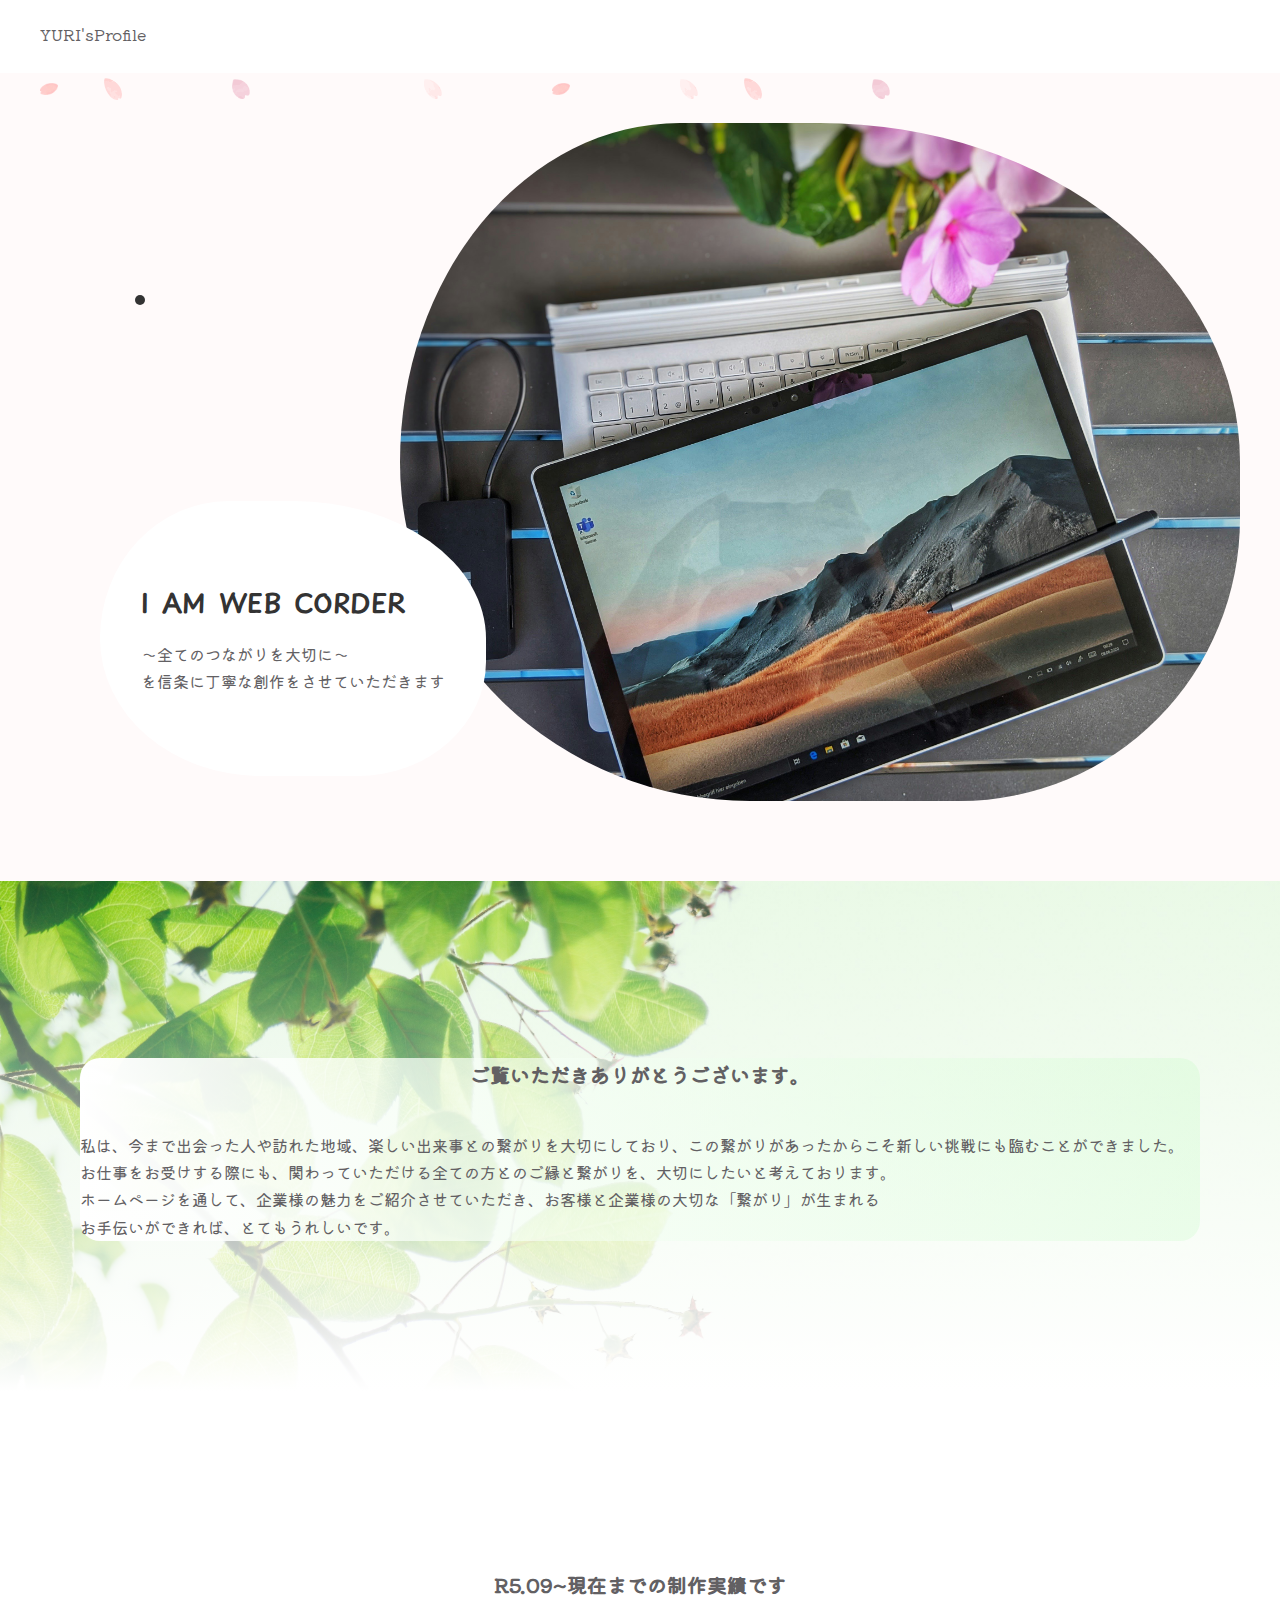
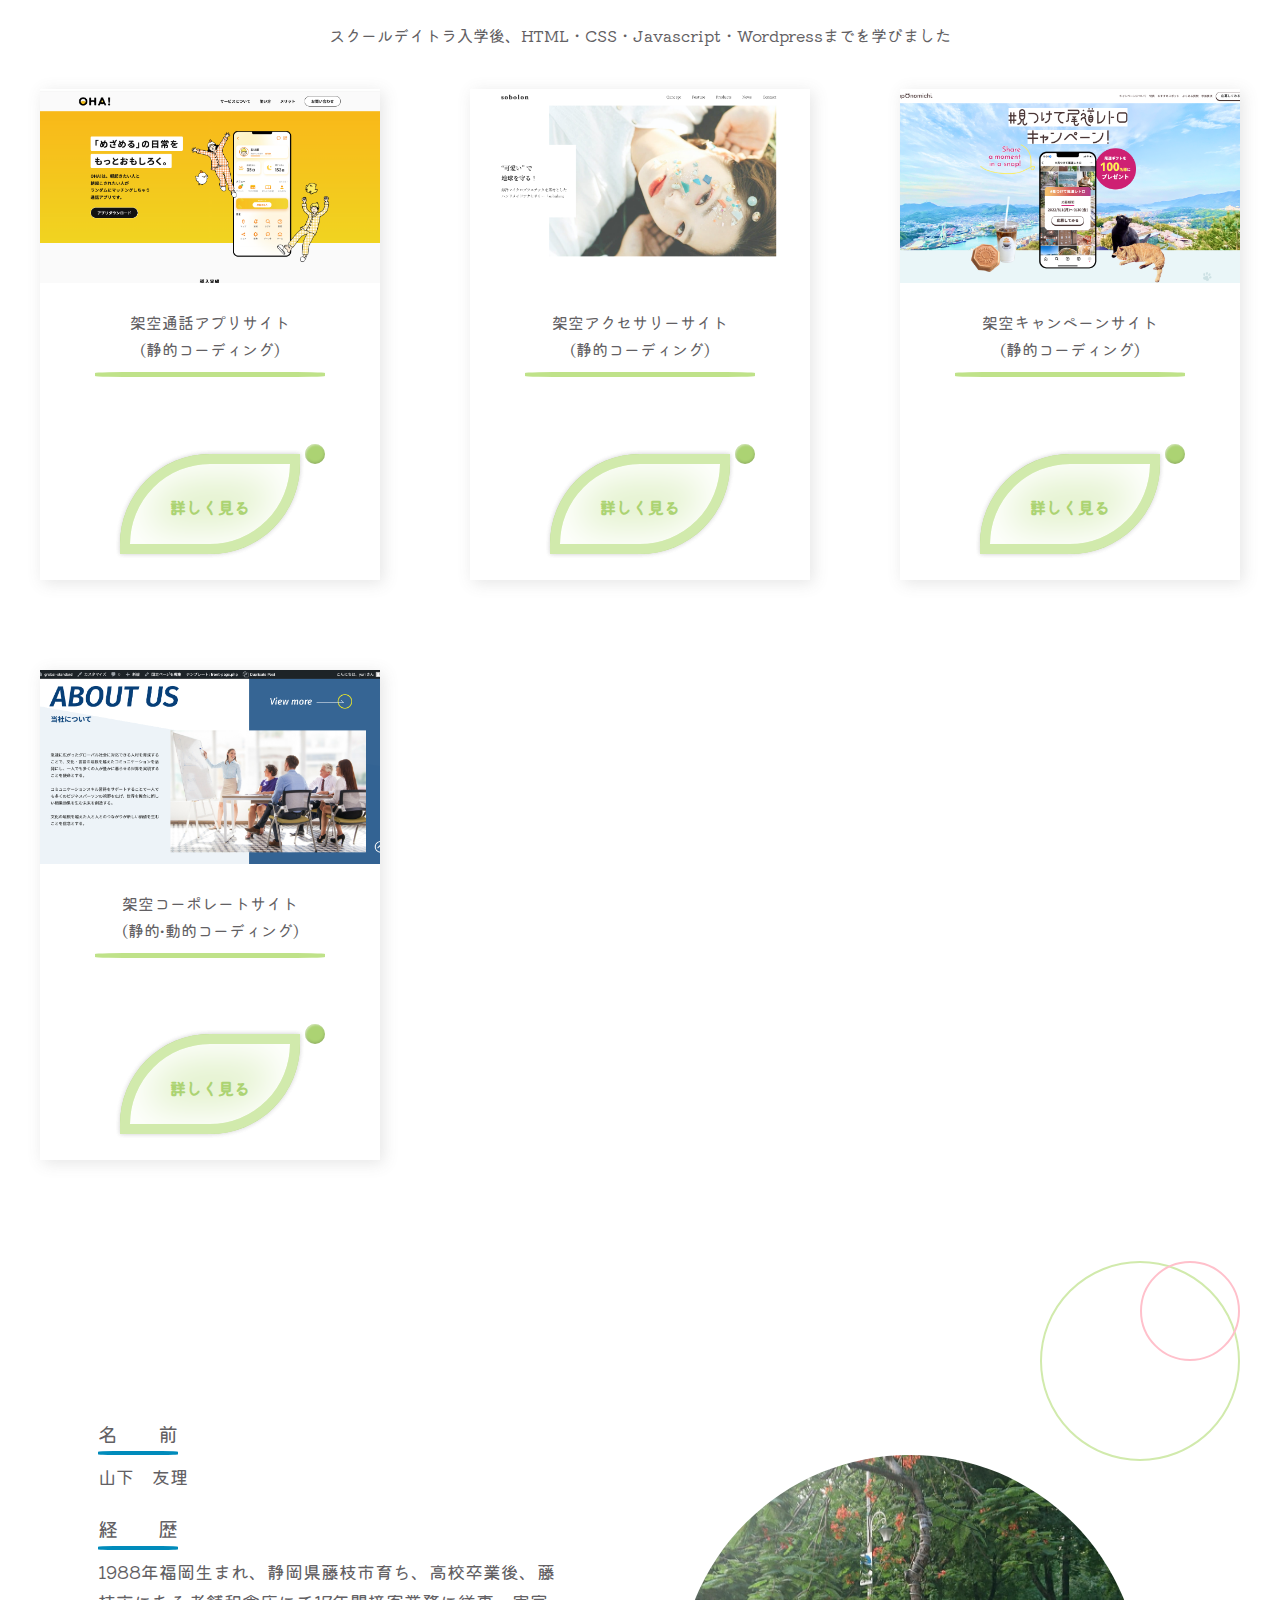
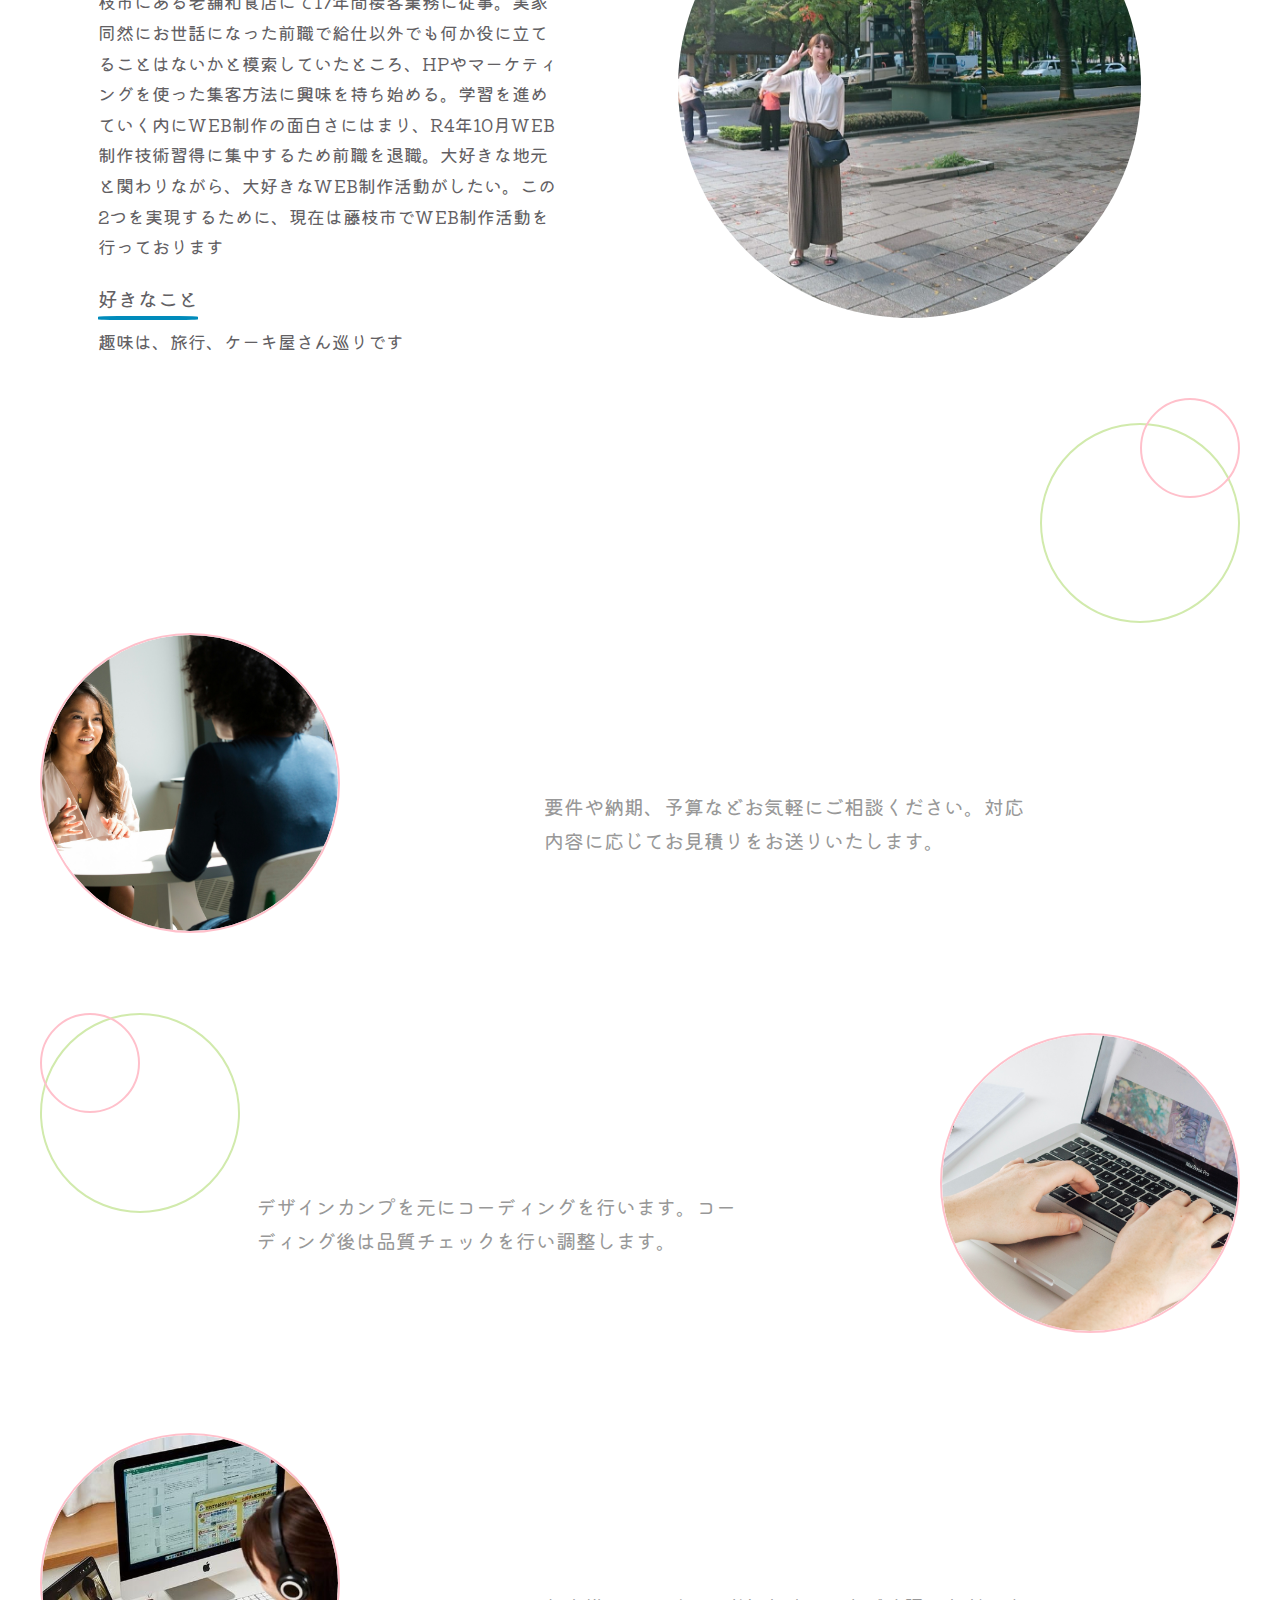
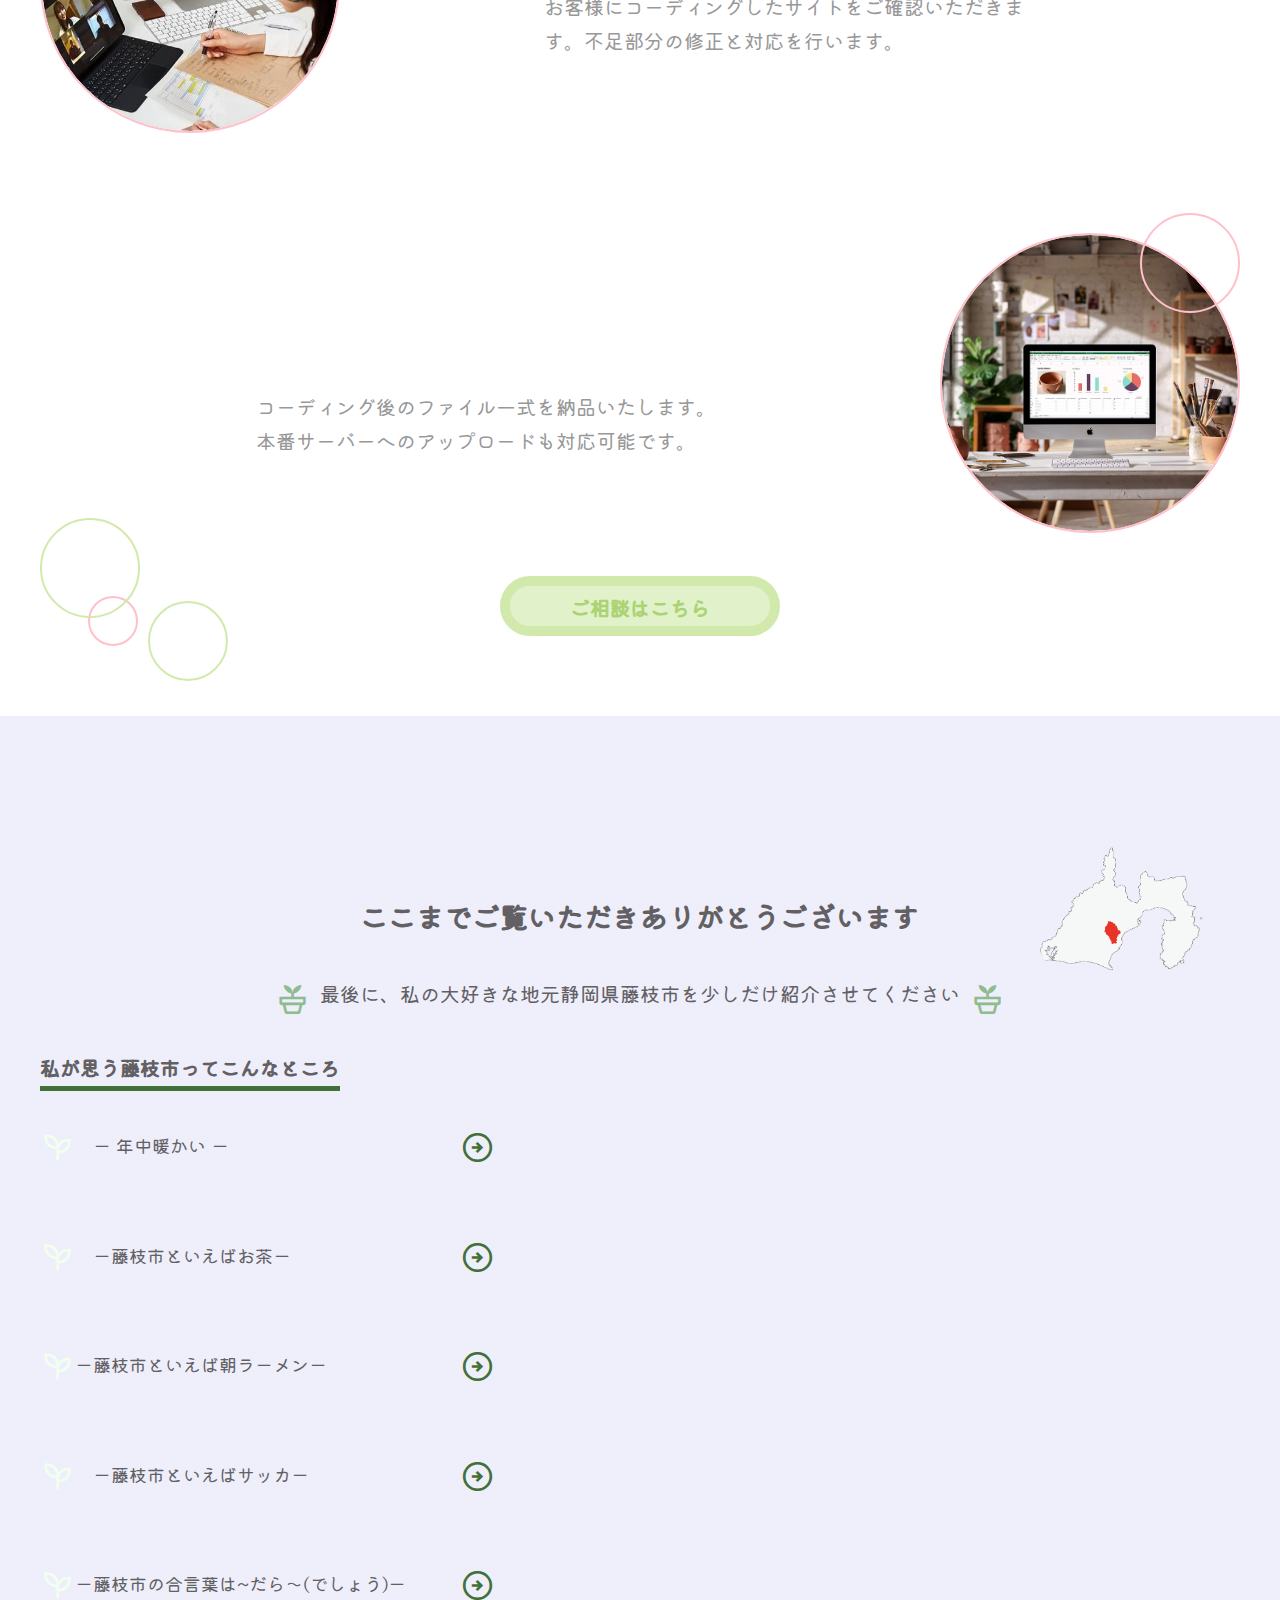
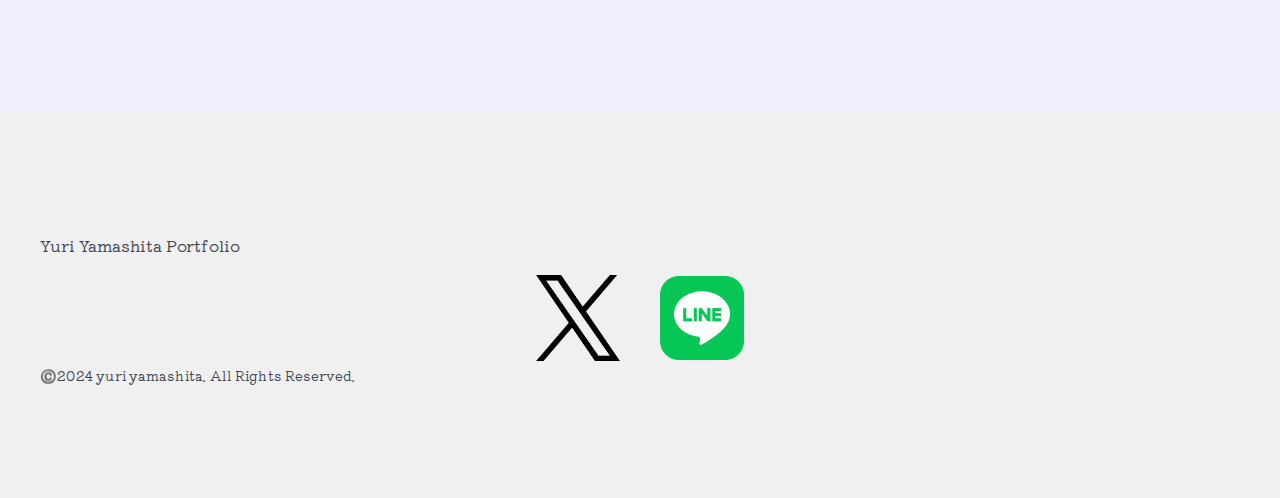
====  Portfolil/index.html @ aaca2d50 "profile" ====
<!DOCTYPE html>
<html lang="ja">
<head prefix="og:http://ogp.me/ns#">
    <meta charset="UTF-8">
    <meta name="viewport" content="width=device-width, initial-scale=1.0">
    <meta name="robots content=noindex" />
    <meta name="description" content=" ">
    <meta property="og:url" content="https://example.com" />
    <meta property="title" content="ポートフォリオサイト-yuri-">
    <meta name="description" content="フリーランスWEBコーダーゆりのポートフォリオサイトです。「Web制作を頼みたい」「既存のWebサイトを修正・改善したい」などぜひ、お気軽にご相談ください。" />
    <meta property="type" content="website">
    <meta property="img" content="">


    <title>ポートフォリオサイト-yuri-</title>
    <link rel="preconnect" href="https://fonts.googleapis.com">
    <link rel="preconnect" href="https://fonts.gstatic.com" crossorigin>
    <link href="https://fonts.googleapis.com/css2?family=Kiwi+Maru:wght@400;500&family=Playpen+Sans:wght@100..800&display=swap" rel="stylesheet">
    <link rel="stylesheet" href="https://fonts.googleapis.com/css2?family=Material+Symbols+Outlined:opsz,wght,FILL,GRAD@20..48,100..700,0..1,-50..200" />
    <link rel="stylesheet" href="./css/reset.css" />
    <link rel="stylesheet" href="./css/style.css" />
    <link
  rel="stylesheet"
  href="https://cdnjs.cloudflare.com/ajax/libs/animate.css/3.6.2/animate.min.css"/>
  <script src="https://cdnjs.cloudflare.com/ajax/libs/wow/1.1.2/wow.min.js"></script>

</head>
<body>
    <div id="cursor" class="cursor" style="opacity: 1; top: 305px; left: 145px;"></div>

    <header class="header">
        <div class="header__inner inner">
            <h1 class="header__logo">YURI'sProfile</h1>
             <!-- ハンバーガーボタン -->   
             <a href="https://front.codes/" class="logo" target="_blank">
              </a>
            
                <input class="menu-icon" type="checkbox" id="menu-icon" name="menu-icon"/>
                <label for="menu-icon"></label>
                <nav id= "js-drawer-content" class="nav">
                    <ul class="pt-5">
                     <li id="clickableItem"><a href="#" class="header__link">Top</a></li>
                     <li class=""><a href="#message" class="header__link">Message</a></li>
                     <li class=""><a href="#works" class="header__link">Works</a></li>
                     <li class=""><a href="#profile" class="header__link">Profile</a></li>
                     <li class=""><a href="#work-flow" class="header__link">Work&thinsp;Flow</a></li>
                     <li class=""><a href="#about" class="header__link">About&thinsp;Fujieda</a></li>
                     <li class=""><a href="#contact" class="header__link">Contact</a></li>
                    </ul>
                    
                 
                 </nav>    
                 
            
                <div class="section-center">
                </div>
            
           
                
        </div>
    </header>
<main class="main">


<!--------  fv  ---------->

<div class="fv">
    <div class="fv__inner inner">
        <ul class="sakura">
            <li><img src="img/s1.png" alt=""></li>
            <li><img src="img/s2.png" alt=""></li>
            <li><img src="img/s3.png" alt=""></li>
            <li><img src="img/s4.png" alt=""></li>
            <li><img src="img/s1.png" alt=""></li>
            <li><img src="img/s2.png" alt=""></li>
            <li><img src="img/s3.png" alt=""></li>
            <li><img src="img/s4.png" alt=""></li>
          
          
   <div class="fv__image"></div>
    <div class="fv__message">
        <p class="fv__title">I&ensp;AM&ensp;WEB&ensp;CORDER</p>
        <p class="fv__text">〜全てのつながりを大切に〜<br>
            を信条に丁寧な創作をさせていただきます</p>
    </div>
</ul>
    </div>
</div>

<!--------  Message  ---------->

<section id="message" class="message section">
    <div class="message__inner inner">
        <div class="title-box">
        <h2 class="heading section__head wow fadeInUp">Message</h2>
    </div>
        <div class="message__content section__content">
            <div class="message__message">
                <h3 class="message__title">ご覧いただきありがとうございます。</h3>
                <p class="message__text">私は、今まで出会った人や訪れた地域、楽しい出来事との繋がりを大切にしており、この繋がりがあったからこそ新しい挑戦にも臨むことができました。<br>お仕事をお受けする際にも、関わっていただける全ての方とのご縁と繋がりを、大切にしたいと考えております。<br>ホームページを通して、企業様の魅力をご紹介させていただき、お客様と企業様の大切な「繋がり」が生まれる<br>お手伝いができれば、とてもうれしいです。</p>
            </div>
        </div>
    </div>
</section>

<!--------  Works  ---------->

<section id="works" class="works">
<div class="works__inner inner">
    <div class="title-box">
    <h2 class="heading section__head  wow fadeInUp">Works</h2>
</div>
    <div class=" section__content">
    <div class="works__message">
    <h3 class="works__title">R5.09~現在までの制作実績です</h3>   
    <p class="works__text">スクールデイトラ入学後、HTML・CSS・Javascript・Wordpressまでを学びました</p>   
    </div>
    <div class="works__cards">
        <div class="works__card works-card">
            <a class="works-card__image"><img src="./img/app-site.png" width="350" height="200" alt=""></a>
            <div class="works-card__body">
            <h3 class="works-card__title">架空通話アプリサイト<br>(静的コーディング)</h3>
            <button class="works-card__btn">
                <a class="bt-samp54">
                    <div>
                        <i class="fa fa-github-alt"></i>
                        <span>詳しく見る</span>
                        </div>
                    <p>Enter text here</p>
                </a></button>
        </div>
        </div>
       
        <div class="works__card works-card">
            <a class="works-card__image"><img src="./img/accessory-site.png" width="350" height="200" alt=""></a>
            <div class="works-card__body">
            <h3 class="works-card__title">架空アクセサリーサイト<br>(静的コーディング)</h3>
            <button class="works-card__btn">
                <a class="bt-samp54">
                    <div>
                    <i class="fa fa-github-alt"></i>
                    <span>詳しく見る</span>
                    </div>
                    <p>Enter text here</p>
                </a></button>
        </div>
        </div>
    
        <div class="works__card works-card">
            <a class="works-card__image"><img src="./img/campaegn-site.png" width="350" height="200" alt=""></a>
            <div class="works-card__body">
            <h3 class="works-card__title">架空キャンペーンサイト<br>(静的コーディング)</h3>
            <button class="works-card__btn">
                <a class="bt-samp54">
                    <div>
                        <i class="fa fa-github-alt"></i>
                        <span>詳しく見る</span>
                    </div>
                    <p>Enter text here</p>
                </a></button>
        </div>
        </div>
        <div class="works__card works-card">
            <a class="works-card__image"><img src="./img/corporate-saite.png" width="350" height="200" alt=""></a>
            <div class="works-card__body">
            <h3 class="works-card__title">架空コーポレートサイト<br>(静的•動的コーディング)</h3>
            <button class="works-card__btn">
                <a class="bt-samp54">
                    <div>
                      <i class="fa fa-github-alt"></i>
                      <span>詳しく見る</span>
                    </div>
                    <p>Enter text here</p>
                  </a></button>
        </div>
        </div>
    </div>
</div>
</div>

</section>

<!--------  Proffile  ---------->

<section id="profile" class="profile section">
    <div class="profile__inner inner">
        <div class="title-box">
        <h2 class="heading section__head  wow fadeInUp">Profile</h2>
    </div>
        <div class="profile__contents">
            <div class="profile__wrapper">
        <dl class="profile__content">
            <dt>名&emsp;&emsp;前</dt>
            <dd>山下&emsp;友理</dd>
            <dt>経&emsp;&emsp;歴</dt>
            <dd>1988年福岡生まれ、静岡県藤枝市育ち、高校卒業後、藤枝市にある老舗和食店にて17年間接客業務に従事。実家同然にお世話になった前職で給仕以外でも何か役に立てることはないかと模索していたところ、HPやマーケティングを使った集客方法に興味を持ち始める。学習を進めていく内にWEB制作の面白さにはまり、R4年10月WEB制作技術習得に集中するため前職を退職。大好きな地元と関わりながら、大好きなWEB制作活動がしたい。この2つを実現するために、現在は藤枝市でWEB制作活動を行っております</dd>
            <dt>好きなこと</dt>
            <dd>趣味は、旅行、ケーキ屋さん巡りです</dd>
        </dl>
    </div>
        <div class="profile__image-wrapper">
        <div class="profile__image"><img src="./img/IMG_3001.png" alt=""></div>
    </div>
    </div>
</div>
</section>

<!--------  Work Flow  ---------->

<section id="work-flow" class="work-flow section section">
    <div class="work-flow__inner inner">
        <div class="title-box">
        <h2 class="section__head heading  wow fadeInUp">Work&emsp;flow</h2>
    </div>
        <div class="work-flow__cards section__content">
            <div class="work-flow__card work-flow-card">
                <div class="work-flow-card__image"><img src="./img/christina-wocintechchat-com-eF7HN40WbAQ-unsplash.jpg" width="300" height="300" alt=""></div>
                <div class="work-flow-card__body">
                    <h3 class="work-flow-card__title  wow fadeInUp">ご相談・お見積り</h3>
                        <p class="work-flow-card__text">要件や納期、予算などお気軽にご相談ください。対応内容に応じてお見積りをお送りいたします。</p>
                </div>
            </div>
            <div class="work-flow__card work-flow-card">
                <div class="work-flow-card__image"><img src="./img/mel-poole-3IxYATx6Ylg-unsplash.jpg" width="300" height="300" alt=""></div>
                <div class="work-flow-card__body">
                    <h3 class="work-flow-card__title  wow fadeInUp">コーディング</h3>
                        <p class="work-flow-card__text">デザインカンプを元にコーディングを行います。コーディング後は品質チェックを行い調整します。</p>
                </div>
            </div>
            <div class="work-flow__card work-flow-card">
                <div class="work-flow-card__image"><img src="./img/iPadでWeb会議を快適に！ 意外なメリットを解説します.jpeg" width="300" height="300" alt=""></div>
                <div class="work-flow-card__body">
                    <h3 class="work-flow-card__title  wow fadeInUp">確認</h3>
                        <p class="work-flow-card__text">お客様にコーディングしたサイトをご確認いただきます。不足部分の修正と対応を行います。</p>
                </div>
            </div>
            <div class="work-flow__card work-flow-card">
                <div class="work-flow-card__image"><img src="./img/iMac _ 27-inch _ Retina 5k display _ 3_0GHz 6-core 8th-generation Intel Core i5 processor _ 1TB.jpeg" width="300" height="300" alt=""></div>
                <div class="work-flow-card__body">
                    <h3 class="work-flow-card__title  wow fadeInUp">納品</h3>
                        <p class="work-flow-card__text">コーディング後のファイル一式を納品いたします。<br>本番サーバーへのアップロードも対応可能です。</p>
                </div>
            </div>
        </div>
        <div class="work-flow__button">
            <a href="../page-contact" class="button">ご相談はこちら</a>
        </div>
    </div>
</section>

<!--------  About-city  ---------->

<section class="about-city">
    <div class="about-city__inner inner">
        <div class="title-box">
        <h2 class="heading section__head  wow fadeInUp">About&nbsp;Fujieda&nbsp;City</h2>
    </div>
        <div class="about-city__contents">
            <div class="about-city__message">
                <p class="about-city__title">ここまでご覧いただき<br class="hidden-pc">ありがとうございます</p>
                <p class="about-city__text">最後に、私の大好きな地元静岡県藤枝市を少しだけ紹介させてください</p>
            </div>
            <div class="about-city__content">
                         <dl class="city__lists">私が思う藤枝市ってこんなところ
                            <dt class="js-button">&emsp;ー 年中暖かい ー</dt>
                            <dd>年間の平均温度が16.6&#x2103;と、一年通して暖かい日が多い地域です。県民性と似ていてのんびり穏やかなところです<span class="material-symbols-outlined">
                                wb_sunny
                                </span>
                                </dd>
                            <dt class="js-button">&emsp;ー藤枝市といえばお茶ー</dt>
                            <dd>玉露の里、お茶の香ロード、世界で一番濃い抹茶ジェラートがあるななやさん等、藤枝市には多くのお茶スポットがあります
                                </dd>
                            <dt class="js-button">ー藤枝市といえば朝ラーメンー</dt>
                            <dd>朝にラーメンを食べる朝ラーという習慣があります。夏には冷やしラーメンも人気です</dd>
                            <dt class="js-button">&emsp;ー藤枝市といえばサッカー</dt>
                            <dd>元日本代表長谷部誠選手の出身地です。高校もサッカー強豪校が多く、藤枝駅の階段には大きく蹴球都市の文字が！</dd>
                            <dt class="js-button">ー藤枝市の合言葉は~だら〜(でしょう)ー</dt>
                            <dd>語尾にだら〜がつきます。ダラダラしてるわけではありません</dd>
                        </dl>
                        
            </div>
        </div>
        
    </div>
</section>



</main>

<footer class="footer">
    <div class="footer__inner inner">
       
            <div class="footer_contents">
              <div class="footer_logo">
                <a href="">Yuri Yamashita Portfolio</a>
              </div>
              <div class="footer_nav">
                <ul class="footer__sns-items">
                    <li class="footer__sns-item">
                        <a class="footer__sns-link" href="https://x.com/iburin1168909" target="_blank" rel="noopener noreferrer"><img class="is-twitter" src="./img/logo-black.png" alt=""></a>
                    </li>
                
                    <li class="footer__sns-item">
                        <a class="footer__sns-link" href="https://line.me/ti/p/WvEF7fjGWd" target="_blank" rel="noopener noreferrer"><img class="is-line" src="./img/LINE_Brand_icon.png" alt=""></a>
                    </li>
                </ul>
              </div>
            </div>
            <small class="copyright">©️2024 yuri yamashita. All Rights Reserved.</small>
          
    </div>
</footer>

<script src="js/wow.min.js"></script>
<script>
    new WOW() .init();
</script>
<script src="https://cdn.jsdelivr.net/npm/swiper@10/swiper-bundle.min.js"></script> 
<script src="https://ajax.googleapis.com/ajax/libs/jquery/3.7.0/jquery.min.js"></script>
<script src="./js/script.js"></script>
</body>
</html>
----  Portfolil/css/style.css ----
@charset "UTF-8";
@import url("https://fonts.googleapis.com/css2?family=Montserrat:wght@300;400;500;600;700;800;900&display=swap");
html {
  scroll-behavior: smooth;
  scroll-padding-top: 60px;
}
@media screen and (min-width: 768px) {
  html {
    scroll-padding-top: 70px;
  }
}

.kiwi-maru-regular {
  font-family: "Kiwi Maru", serif;
  font-weight: 400;
  font-style: normal;
}

.kiwi-maru-medium {
  font-family: "Kiwi Maru", serif;
  font-weight: 500;
  font-style: normal;
}

.kiwi-maru-regular {
  font-family: "Kiwi Maru", serif;
  font-weight: 400;
  font-style: normal;
}

.kiwi-maru-medium {
  font-family: "Kiwi Maru", serif;
  font-weight: 500;
  font-style: normal;
}

body {
  font-size: 14px;
  font-weight: 600;
  line-height: 1.7;
  font-family: "Kiwi Maru", serif;
  color: #626063;
  cursor: none;
}
@media screen and (min-width: 768px) {
  body {
    font-size: 16px;
    font-weight: 600;
  }
}

#cursor {
  position: fixed;
  background: #333333;
  border-radius: 10px;
  width: 10px;
  height: 10px;
  margin: -10px 0 0 -10px;
  z-index: 999;
  pointer-events: none;
  opacity: 0;
}

.is-active {
  color: #276BAF;
  font-weight: bold;
}

@media screen and (min-width: 768px) {
  .hidden-md {
    display: none;
  }
}
@media screen and (min-width: 900px) {
  .hidden-pc {
    display: none;
  }
}
@media screen and (min-width: 1200px) {
  .hidden-xl {
    display: none;
  }
}
.inner {
  padding-inline: 15px;
  margin-inline: auto;
}
@media screen and (min-width: 768px) {
  .inner {
    max-width: 1280px;
    padding-inline: 40px;
    padding-top: 120px;
    padding-bottom: 100px;
  }
}

.section {
  -tw-bg-opacity: 1;
  background-color: rgb(255 255 255/var(--tw-bg-opacity));
}

.section__content {
  margin-top: 46px;
}
@media screen and (min-width: 768px) {
  .section__content {
    margin-top: 60px;
  }
}

.title-box {
  width: -webkit-fit-content;
  width: -moz-fit-content;
  width: fit-content;
  display: block;
  margin-inline: auto;
}

.heading {
  font-size: 30px;
  font-weight: 600;
  line-height: 100%;
  display: -webkit-box;
  display: -ms-flexbox;
  display: flex;
  -webkit-box-orient: vertical;
  -webkit-box-direction: normal;
      -ms-flex-direction: column;
          flex-direction: column;
  gap: 27px;
  -webkit-box-align: center;
      -ms-flex-align: center;
          align-items: center;
  font-family: "Playpen Sans", cursive;
  position: relative;
}
.heading::before {
  content: "";
  position: absolute;
  --sample-color: 205 2 238;
  aspect-ratio: 1/1;
  background: radial-gradient(circle, rgb(var(--sample-color)), rgba(var(--sample-color)/0%));
  border-radius: 50%;
  -webkit-filter: blur(50px);
          filter: blur(50px);
  width: min(100%, 100px);
}
@media screen and (min-width: 768px) {
  .heading {
    font-size: 40px;
    gap: 23px;
  }
}
.heading:after {
  content: "";
  width: 70%;
  height: 4px;
  background: #3EA1D1;
}

.button {
  display: inline-block;
  min-width: 153px;
  height: 60px;
  border-radius: 30px;
  padding: 5px 60px 30px;
  border: 10px solid #d1eaac;
  background: #e1f1c9;
  color: #acd373;
  text-align: center;
  font-size: 20px;
  font-weight: bold;
  letter-spacing: 0.02px;
  -webkit-transition: all 0.3s;
  transition: all 0.3s;
}
.button:hover {
  color: #bc8f8f;
  background: #d1eaac;
  border: 10px solid #d1eaac;
  -webkit-box-shadow: 6px 6px 10px 0px rgba(0, 0, 0, 0.4);
          box-shadow: 6px 6px 10px 0px rgba(0, 0, 0, 0.4);
}

.header {
  position: sticky;
  top: 0;
  z-index: 60;
  width: 100%;
  background: #FFF;
  height: 60px;
  -webkit-box-align: center;
      -ms-flex-align: center;
          align-items: center;
  -webkit-box-pack: justify;
      -ms-flex-pack: justify;
          justify-content: space-between;
}
@media screen and (min-width: 768px) {
  .header {
    margin-bottom: 13px;
  }
}

.header__inner {
  height: inherit;
  display: -webkit-box;
  display: -ms-flexbox;
  display: flex;
  -webkit-box-align: center;
      -ms-flex-align: center;
          align-items: center;
  padding-block: 0;
  -webkit-box-pack: justify;
      -ms-flex-pack: justify;
          justify-content: space-between;
}
@media screen and (min-width: 768px) {
  .header__inner {
    max-width: 1280px;
    margin-inline: auto;
    padding-inline: 40px;
    height: 70px;
  }
}

.header__logo a img {
  width: 120px;
  display: block;
}
@media screen and (min-width: 768px) {
  .header__logo a {
    -webkit-transition: opacity 0.3s;
    transition: opacity 0.3s;
  }
  .header__logo a:hover {
    opacity: 0.6;
  }
}

/* Please ❤ this if you like it! */
.section-center {
  position: absolute;
  top: 50%;
  left: 0;
  display: block;
  width: 100%;
  padding: 0;
  margin: 0;
  z-index: 6;
  text-align: center;
  -webkit-transform: translateY(-50%);
          transform: translateY(-50%);
}

[type=checkbox]:checked,
[type=checkbox]:not(:checked) {
  position: absolute;
  left: -9999px;
}

.menu-icon:checked + label,
.menu-icon:not(:checked) + label {
  position: fixed;
  top: 63px;
  right: 75px;
  display: block;
  width: 30px;
  height: 30px;
  padding: 0;
  margin: 0;
  cursor: pointer;
  z-index: 10;
}
@media screen and (min-width: 768px) {
  .menu-icon:checked + label,
  .menu-icon:not(:checked) + label {
    display: none;
  }
}

.menu-icon:checked + label:before,
.menu-icon:not(:checked) + label:before {
  position: absolute;
  content: "";
  display: block;
  width: 30px;
  height: 20px;
  z-index: 20;
  top: 0;
  left: 0;
  border-top: 2px solid #333333;
  border-bottom: 2px solid #333333;
  -webkit-transition: border-width 100ms 1500ms ease, top 100ms 1600ms cubic-bezier(0.23, 1, 0.32, 1), height 100ms 1600ms cubic-bezier(0.23, 1, 0.32, 1), background-color 200ms ease, -webkit-transform 200ms cubic-bezier(0.23, 1, 0.32, 1);
  transition: border-width 100ms 1500ms ease, top 100ms 1600ms cubic-bezier(0.23, 1, 0.32, 1), height 100ms 1600ms cubic-bezier(0.23, 1, 0.32, 1), background-color 200ms ease, -webkit-transform 200ms cubic-bezier(0.23, 1, 0.32, 1);
  transition: border-width 100ms 1500ms ease, top 100ms 1600ms cubic-bezier(0.23, 1, 0.32, 1), height 100ms 1600ms cubic-bezier(0.23, 1, 0.32, 1), background-color 200ms ease, transform 200ms cubic-bezier(0.23, 1, 0.32, 1);
  transition: border-width 100ms 1500ms ease, top 100ms 1600ms cubic-bezier(0.23, 1, 0.32, 1), height 100ms 1600ms cubic-bezier(0.23, 1, 0.32, 1), background-color 200ms ease, transform 200ms cubic-bezier(0.23, 1, 0.32, 1), -webkit-transform 200ms cubic-bezier(0.23, 1, 0.32, 1);
}

.menu-icon:checked + label:after,
.menu-icon:not(:checked) + label:after {
  position: absolute;
  content: "";
  display: block;
  width: 22px;
  height: 2px;
  z-index: 20;
  top: 10px;
  right: 4px;
  background: #333333;
  margin-top: -1px;
  -webkit-transition: width 100ms 1750ms ease, right 100ms 1750ms ease, margin-top 100ms ease, -webkit-transform 200ms cubic-bezier(0.23, 1, 0.32, 1);
  transition: width 100ms 1750ms ease, right 100ms 1750ms ease, margin-top 100ms ease, -webkit-transform 200ms cubic-bezier(0.23, 1, 0.32, 1);
  transition: width 100ms 1750ms ease, right 100ms 1750ms ease, margin-top 100ms ease, transform 200ms cubic-bezier(0.23, 1, 0.32, 1);
  transition: width 100ms 1750ms ease, right 100ms 1750ms ease, margin-top 100ms ease, transform 200ms cubic-bezier(0.23, 1, 0.32, 1), -webkit-transform 200ms cubic-bezier(0.23, 1, 0.32, 1);
}

.menu-icon:checked + label:before {
  top: 10px;
  -webkit-transform: rotate(45deg);
          transform: rotate(45deg);
  height: 2px;
  background: #333333;
  border-width: 0;
  -webkit-transition: border-width 100ms 340ms ease, top 100ms 300ms cubic-bezier(0.23, 1, 0.32, 1), height 100ms 300ms cubic-bezier(0.23, 1, 0.32, 1), background-color 200ms 500ms ease, -webkit-transform 200ms 1700ms cubic-bezier(0.23, 1, 0.32, 1);
  transition: border-width 100ms 340ms ease, top 100ms 300ms cubic-bezier(0.23, 1, 0.32, 1), height 100ms 300ms cubic-bezier(0.23, 1, 0.32, 1), background-color 200ms 500ms ease, -webkit-transform 200ms 1700ms cubic-bezier(0.23, 1, 0.32, 1);
  transition: border-width 100ms 340ms ease, top 100ms 300ms cubic-bezier(0.23, 1, 0.32, 1), height 100ms 300ms cubic-bezier(0.23, 1, 0.32, 1), background-color 200ms 500ms ease, transform 200ms 1700ms cubic-bezier(0.23, 1, 0.32, 1);
  transition: border-width 100ms 340ms ease, top 100ms 300ms cubic-bezier(0.23, 1, 0.32, 1), height 100ms 300ms cubic-bezier(0.23, 1, 0.32, 1), background-color 200ms 500ms ease, transform 200ms 1700ms cubic-bezier(0.23, 1, 0.32, 1), -webkit-transform 200ms 1700ms cubic-bezier(0.23, 1, 0.32, 1);
}

.menu-icon:checked + label:after {
  width: 30px;
  margin-top: 0;
  right: 0;
  -webkit-transform: rotate(-45deg);
          transform: rotate(-45deg);
  -webkit-transition: width 100ms ease, right 100ms ease, margin-top 100ms 500ms ease, -webkit-transform 200ms 1700ms cubic-bezier(0.23, 1, 0.32, 1);
  transition: width 100ms ease, right 100ms ease, margin-top 100ms 500ms ease, -webkit-transform 200ms 1700ms cubic-bezier(0.23, 1, 0.32, 1);
  transition: width 100ms ease, right 100ms ease, margin-top 100ms 500ms ease, transform 200ms 1700ms cubic-bezier(0.23, 1, 0.32, 1);
  transition: width 100ms ease, right 100ms ease, margin-top 100ms 500ms ease, transform 200ms 1700ms cubic-bezier(0.23, 1, 0.32, 1), -webkit-transform 200ms 1700ms cubic-bezier(0.23, 1, 0.32, 1);
}

.nav {
  position: fixed;
  top: 33px;
  right: 50px;
  display: block;
  width: 80px;
  height: 80px;
  padding: 0;
  margin: 0;
  z-index: 9;
  opacity: 1;
  overflow: hidden;
  -webkit-box-shadow: 0 8px 30px 0 rgba(190, 224, 206, 0.3);
          box-shadow: 0 8px 30px 0 rgba(190, 224, 206, 0.3);
  background: rgba(225, 241, 201, 0.6);
  -webkit-animation: border-transform 7s linear infinite;
          animation: border-transform 7s linear infinite;
  -webkit-transition: top 350ms 1100ms cubic-bezier(0.23, 1, 0.32, 1), right 350ms 1100ms cubic-bezier(0.23, 1, 0.32, 1), width 650ms 400ms cubic-bezier(0.23, 1, 0.32, 1), height 650ms 400ms cubic-bezier(0.23, 1, 0.32, 1), -webkit-transform 250ms 1100ms ease;
  transition: top 350ms 1100ms cubic-bezier(0.23, 1, 0.32, 1), right 350ms 1100ms cubic-bezier(0.23, 1, 0.32, 1), width 650ms 400ms cubic-bezier(0.23, 1, 0.32, 1), height 650ms 400ms cubic-bezier(0.23, 1, 0.32, 1), -webkit-transform 250ms 1100ms ease;
  transition: top 350ms 1100ms cubic-bezier(0.23, 1, 0.32, 1), right 350ms 1100ms cubic-bezier(0.23, 1, 0.32, 1), transform 250ms 1100ms ease, width 650ms 400ms cubic-bezier(0.23, 1, 0.32, 1), height 650ms 400ms cubic-bezier(0.23, 1, 0.32, 1);
  transition: top 350ms 1100ms cubic-bezier(0.23, 1, 0.32, 1), right 350ms 1100ms cubic-bezier(0.23, 1, 0.32, 1), transform 250ms 1100ms ease, width 650ms 400ms cubic-bezier(0.23, 1, 0.32, 1), height 650ms 400ms cubic-bezier(0.23, 1, 0.32, 1), -webkit-transform 250ms 1100ms ease;
}
@media screen and (min-width: 768px) {
  .nav {
    display: none;
  }
}

@-webkit-keyframes border-transform {
  0%, 100% {
    border-radius: 63% 37% 54% 46%/55% 48% 52% 45%;
  }
  14% {
    border-radius: 40% 60% 54% 46%/49% 60% 40% 51%;
  }
  28% {
    border-radius: 54% 46% 38% 62%/49% 70% 30% 51%;
  }
  42% {
    border-radius: 61% 39% 55% 45%/61% 38% 62% 39%;
  }
  56% {
    border-radius: 61% 39% 67% 33%/70% 50% 50% 30%;
  }
  70% {
    border-radius: 50% 50% 34% 66%/56% 68% 32% 44%;
  }
  84% {
    border-radius: 46% 54% 50% 50%/35% 61% 39% 65%;
  }
}

@keyframes border-transform {
  0%, 100% {
    border-radius: 63% 37% 54% 46%/55% 48% 52% 45%;
  }
  14% {
    border-radius: 40% 60% 54% 46%/49% 60% 40% 51%;
  }
  28% {
    border-radius: 54% 46% 38% 62%/49% 70% 30% 51%;
  }
  42% {
    border-radius: 61% 39% 55% 45%/61% 38% 62% 39%;
  }
  56% {
    border-radius: 61% 39% 67% 33%/70% 50% 50% 30%;
  }
  70% {
    border-radius: 50% 50% 34% 66%/56% 68% 32% 44%;
  }
  84% {
    border-radius: 46% 54% 50% 50%/35% 61% 39% 65%;
  }
}
.menu-icon:checked ~ .nav {
  -webkit-animation-play-state: paused;
          animation-play-state: paused;
  top: 50%;
  right: 50%;
  -webkit-transform: translate(50%, -50%);
          transform: translate(50%, -50%);
  width: 200%;
  height: 200%;
  -webkit-transition: top 350ms 700ms cubic-bezier(0.23, 1, 0.32, 1), right 350ms 700ms cubic-bezier(0.23, 1, 0.32, 1), width 750ms 1000ms cubic-bezier(0.23, 1, 0.32, 1), height 750ms 1000ms cubic-bezier(0.23, 1, 0.32, 1), -webkit-transform 250ms 700ms ease;
  transition: top 350ms 700ms cubic-bezier(0.23, 1, 0.32, 1), right 350ms 700ms cubic-bezier(0.23, 1, 0.32, 1), width 750ms 1000ms cubic-bezier(0.23, 1, 0.32, 1), height 750ms 1000ms cubic-bezier(0.23, 1, 0.32, 1), -webkit-transform 250ms 700ms ease;
  transition: top 350ms 700ms cubic-bezier(0.23, 1, 0.32, 1), right 350ms 700ms cubic-bezier(0.23, 1, 0.32, 1), transform 250ms 700ms ease, width 750ms 1000ms cubic-bezier(0.23, 1, 0.32, 1), height 750ms 1000ms cubic-bezier(0.23, 1, 0.32, 1);
  transition: top 350ms 700ms cubic-bezier(0.23, 1, 0.32, 1), right 350ms 700ms cubic-bezier(0.23, 1, 0.32, 1), transform 250ms 700ms ease, width 750ms 1000ms cubic-bezier(0.23, 1, 0.32, 1), height 750ms 1000ms cubic-bezier(0.23, 1, 0.32, 1), -webkit-transform 250ms 700ms ease;
}

.nav ul {
  position: absolute;
  top: 50%;
  left: 0;
  display: block;
  width: 100%;
  padding: 0;
  margin: 0;
  z-index: 6;
  text-align: center;
  -webkit-transform: translateY(-50%);
          transform: translateY(-50%);
  list-style: none;
}

.nav ul li {
  position: relative;
  display: block;
  width: 100%;
  padding: 0;
  margin: 20px 0;
  text-align: center;
  list-style: none;
  pointer-events: none;
  opacity: 0;
  visibility: hidden;
  -webkit-transform: translateY(30px);
          transform: translateY(30px);
  -webkit-transition: all 250ms linear;
  transition: all 250ms linear;
}

.nav ul li:nth-child(1) {
  -webkit-transition-delay: 200ms;
          transition-delay: 200ms;
}

.nav ul li:nth-child(2) {
  -webkit-transition-delay: 150ms;
          transition-delay: 150ms;
}

.nav ul li:nth-child(3) {
  -webkit-transition-delay: 100ms;
          transition-delay: 100ms;
}

.nav ul li:nth-child(4) {
  -webkit-transition-delay: 50ms;
          transition-delay: 50ms;
}

.nav ul li a {
  font-family: Noto Serif JP;
  font-size: 18px;
  text-transform: uppercase;
  line-height: 1.2;
  font-weight: 800;
  display: inline-block;
  position: relative;
  color: #333333;
  -webkit-transition: all 250ms linear;
  transition: all 250ms linear;
}

.nav ul li a:hover {
  text-decoration: none;
  color: #FFC0CB;
}

.nav ul li a:after {
  display: block;
  position: absolute;
  top: 50%;
  content: "";
  height: 2vh;
  margin-top: -1vh;
  width: 0;
  left: 0;
  background: rgba(225, 241, 201, 0.6);
  opacity: 0.8;
  -webkit-transition: width 250ms linear;
  transition: width 250ms linear;
}

.nav ul li a:hover:after {
  width: 100%;
}

.menu-icon:checked ~ .nav ul li {
  pointer-events: auto;
  visibility: visible;
  opacity: 1;
  -webkit-transform: translateY(0);
          transform: translateY(0);
  -webkit-transition: opacity 350ms ease, -webkit-transform 150ms ease;
  transition: opacity 350ms ease, -webkit-transform 150ms ease;
  transition: opacity 350ms ease, transform 150ms ease;
  transition: opacity 350ms ease, transform 150ms ease, -webkit-transform 150ms ease;
}

.menu-icon:checked ~ .nav ul li:nth-child(1) {
  -webkit-transition-delay: 1400ms;
          transition-delay: 1400ms;
}

.menu-icon:checked ~ .nav ul li:nth-child(2) {
  -webkit-transition-delay: 1480ms;
          transition-delay: 1480ms;
}

.menu-icon:checked ~ .nav ul li:nth-child(3) {
  -webkit-transition-delay: 1560ms;
          transition-delay: 1560ms;
}

.menu-icon:checked ~ .nav ul li:nth-child(4) {
  -webkit-transition-delay: 1640ms;
          transition-delay: 1640ms;
}

.menu-icon:checked ~ .nav ul li:nth-child(5) {
  -webkit-transition-delay: 1640ms;
          transition-delay: 1640ms;
}

.menu-icon:checked ~ .nav ul li:nth-child(6) {
  -webkit-transition-delay: 1640ms;
          transition-delay: 1640ms;
}

.logo {
  position: absolute;
  top: 60px;
  left: 50px;
  display: block;
  z-index: 11;
  -webkit-transition: all 250ms linear;
  transition: all 250ms linear;
}

.logo img {
  height: 26px;
  width: auto;
  display: block;
}

@media screen and (max-width: 991px) {
  .menu-icon:checked + label,
  .menu-icon:not(:checked) + label {
    right: 55px;
  }
  .logo {
    left: 30px;
  }
  .nav {
    right: 30px;
  }
}
.main {
  overflow: hidden;
}

.header__nav {
  background: #3EA1D1;
  width: 270px;
  height: calc(100% - 60px);
  position: fixed;
  right: 0;
  top: 60px;
  padding: 32px 15px;
  -webkit-transform: translateX(100%);
          transform: translateX(100%);
  -webkit-transition: -webkit-transform 0.4s;
  transition: -webkit-transform 0.4s;
  transition: transform 0.4s;
  transition: transform 0.4s, -webkit-transform 0.4s;
}
.header__nav.is-checked {
  -webkit-transform: translateX(0);
          transform: translateX(0);
}
@media screen and (min-width: 768px) {
  .header__nav {
    background: transparent;
    width: auto;
    height: auto;
    position: static;
    padding: 0;
    -webkit-transform: translateX(0);
            transform: translateX(0);
  }
}

.header__lists {
  display: -webkit-box;
  display: -ms-flexbox;
  display: flex;
  -webkit-box-orient: vertical;
  -webkit-box-direction: normal;
      -ms-flex-direction: column;
          flex-direction: column;
  -webkit-box-align: end;
      -ms-flex-align: end;
          align-items: flex-end;
  gap: 16px;
}
@media screen and (min-width: 768px) {
  .header__lists {
    -webkit-box-orient: horizontal;
    -webkit-box-direction: normal;
        -ms-flex-direction: row;
            flex-direction: row;
    -webkit-box-align: center;
        -ms-flex-align: center;
            align-items: center;
    -webkit-box-align: end;
        -ms-flex-align: end;
            align-items: flex-end;
    gap: 19px;
  }
}
@media screen and (min-width: 900px) {
  .header__lists {
    gap: 47px;
  }
}

.header__link {
  display: inline-block;
  padding-block: 8px;
  color: var(--ffffff, #FFF);
  text-align: center;
  -webkit-transition: all 0.3s;
  transition: all 0.3s;
}
@media screen and (min-width: 768px) {
  .header__link {
    color: #626063;
    font-size: 12px;
    -webkit-transition: color 0.3s;
    transition: color 0.3s;
  }
}
@media screen and (min-width: 900px) {
  .header__link {
    font-size: 16px;
  }
}
.header__link:hover {
  color: #3EA1D1;
}

/*=====================
        fv
======================*/
.fv__inner {
  position: relative;
  background: #FFFAFA;
  padding-top: 60px;
  padding-bottom: 165px;
}
@media screen and (min-width: 768px) {
  .fv__inner {
    padding-top: 50px;
    padding-bottom: 80px;
  }
}

.sakura {
  position: relative;
  padding: 0;
  margin: 0;
  width: 100%;
  height: 100%;
  display: -webkit-box;
  display: -ms-flexbox;
  display: flex;
  -webkit-box-orient: vertical;
  -webkit-box-direction: normal;
      -ms-flex-direction: column;
          flex-direction: column;
  -webkit-box-pack: center;
      -ms-flex-pack: center;
          justify-content: center;
  -webkit-box-align: center;
      -ms-flex-align: center;
          align-items: center;
}
@media screen and (min-width: 768px) {
  .sakura {
    -webkit-box-orient: horizontal;
    -webkit-box-direction: normal;
        -ms-flex-direction: row;
            flex-direction: row;
  }
}

.sakura li {
  width: 11px;
  position: absolute;
  list-style: none;
  top: -60px;
  -webkit-animation: fall 4s linear infinite, rotate1 2s ease-in-out infinite alternate;
          animation: fall 4s linear infinite, rotate1 2s ease-in-out infinite alternate;
}
@media screen and (min-width: 768px) {
  .sakura li {
    width: 18px;
    top: -50px;
  }
}

@-webkit-keyframes fall {
  to {
    top: 120%;
  }
}

@keyframes fall {
  to {
    top: 120%;
  }
}
@-webkit-keyframes rotate1 {
  from {
    -webkit-transform: translateX(0px) rotate(0deg);
            transform: translateX(0px) rotate(0deg);
  }
  to {
    -webkit-transform: translateX(200px) rotate(-80deg) rotateX(180deg);
            transform: translateX(200px) rotate(-80deg) rotateX(180deg);
  }
}
@keyframes rotate1 {
  from {
    -webkit-transform: translateX(0px) rotate(0deg);
            transform: translateX(0px) rotate(0deg);
  }
  to {
    -webkit-transform: translateX(200px) rotate(-80deg) rotateX(180deg);
            transform: translateX(200px) rotate(-80deg) rotateX(180deg);
  }
}
@-webkit-keyframes rotate2 {
  from {
    -webkit-transform: translateX(200px) rotate(-45deg);
            transform: translateX(200px) rotate(-45deg);
  }
  to {
    -webkit-transform: translateX(0px) rotate(0deg);
            transform: translateX(0px) rotate(0deg);
  }
}
@keyframes rotate2 {
  from {
    -webkit-transform: translateX(200px) rotate(-45deg);
            transform: translateX(200px) rotate(-45deg);
  }
  to {
    -webkit-transform: translateX(0px) rotate(0deg);
            transform: translateX(0px) rotate(0deg);
  }
}
.sakura li:nth-child(1) {
  left: 0;
  -webkit-animation: fall 10s linear infinite, rotate1 3s ease-in-out infinite alternate;
          animation: fall 10s linear infinite, rotate1 3s ease-in-out infinite alternate;
}

.sakura li:nth-child(2) {
  left: 5vw;
  -webkit-animation: fall 15s linear infinite, rotate1 2s ease-in-out infinite alternate;
          animation: fall 15s linear infinite, rotate1 2s ease-in-out infinite alternate;
}

.sakura li:nth-child(3) {
  left: 15vw;
  -webkit-animation: fall 9s linear infinite, rotate1 3.5s ease-in-out infinite alternate;
          animation: fall 9s linear infinite, rotate1 3.5s ease-in-out infinite alternate;
}

.sakura li:nth-child(4) {
  left: 30vw;
  -webkit-animation: fall 8s linear infinite, rotate2 4s ease-in-out infinite alternate;
          animation: fall 8s linear infinite, rotate2 4s ease-in-out infinite alternate;
}

.sakura li:nth-child(5) {
  left: 40vw;
  -webkit-animation: fall 10s linear infinite, rotate1 4s ease-in-out infinite alternate;
          animation: fall 10s linear infinite, rotate1 4s ease-in-out infinite alternate;
}

.sakura li:nth-child(6) {
  left: 55vw;
  -webkit-animation: fall 11s linear infinite, rotate2 3s ease-in-out infinite alternate;
          animation: fall 11s linear infinite, rotate2 3s ease-in-out infinite alternate;
}

.sakura li:nth-child(7) {
  left: 65vw;
  -webkit-animation: fall 7s linear infinite, rotate2 3.5s ease-in-out infinite alternate;
          animation: fall 7s linear infinite, rotate2 3.5s ease-in-out infinite alternate;
}

.sakura li:nth-child(8) {
  left: 50vw;
  -webkit-animation: fall 7s linear infinite, rotate1 3s ease-in-out infinite alternate;
          animation: fall 7s linear infinite, rotate1 3s ease-in-out infinite alternate;
}

.fv__image {
  background: url(../img/joshua-hurzeler-Y0oAladtxeA-unsplash.jpg) center center no-repeat;
  background-size: cover;
  border-radius: 40% 60% 40% 50%/60% 60% 50% 60%;
  width: 100%;
  height: 0;
  padding-top: 56.5%;
}
@media screen and (min-width: 768px) {
  .fv__image {
    width: 70%;
    margin-left: auto;
    display: block;
  }
}
.fv__image img {
  border-radius: 40% 60% 40% 50%/60% 60% 50% 60%;
  width: 100%;
  height: 100%;
  aspect-ratio: 800/645;
  -o-object-fit: cover;
     object-fit: cover;
}

.fv__message {
  border-radius: 40% 60% 40% 50%/60% 60% 50% 60%;
  background: #FFF;
  padding: 9%;
  position: absolute;
  width: -webkit-fit-content;
  width: -moz-fit-content;
  width: fit-content;
  top: 80%;
  right: 0%;
}
@media screen and (min-width: 768px) {
  .fv__message {
    inset-block: 0;
    margin-block: auto;
    left: 5%;
    top: 52%;
    padding: 6.2% 3.4%;
    height: -webkit-fit-content;
    height: -moz-fit-content;
    height: fit-content;
  }
  .fv__message::after {
    display: none;
  }
}
@media screen and (min-width: 900px) {
  .fv__message {
    padding: 6.7% 3.4%;
  }
}

.fv__title {
  color: #333;
  font-size: 20px;
  font-weight: 600;
  line-height: 1.7;
  font-family: "Playpen Sans", cursive;
  width: -webkit-fit-content;
  width: -moz-fit-content;
  width: fit-content;
}
@media screen and (min-width: 900px) {
  .fv__title {
    font-size: 26px;
  }
}
.fv__title br {
  display: none;
}
@media screen and (min-width: 768px) {
  .fv__title br {
    display: inline;
  }
}

.fv__text {
  margin-top: 16px;
  font-size: 12px;
  width: -webkit-fit-content;
  width: -moz-fit-content;
  width: fit-content;
}
@media screen and (min-width: 600px) {
  .fv__text {
    font-size: 14px;
  }
}
@media screen and (min-width: 900px) {
  .fv__text {
    font-size: 16px;
  }
}

/*=====================
        message
======================*/
.message__inner {
  padding-top: 60px;
  padding-bottom: 80px;
  background: -webkit-gradient(linear, left top, left bottom, from(rgba(152, 251, 152, 0.15)), to(white)), url("../img/zhen-h-dO5quaqAYg0-unsplash.jpg");
  background: linear-gradient(rgba(152, 251, 152, 0.15), white), url("../img/zhen-h-dO5quaqAYg0-unsplash.jpg");
  background-size: cover;
  background-repeat: no-repeat;
}
@media screen and (min-width: 600px) {
  .message__inner {
    padding-bottom: 100px;
  }
}
@media screen and (min-width: 768px) {
  .message__inner {
    padding-top: 50px;
    padding-bottom: 150px;
  }
}

.message__content {
  border-radius: 31%;
  text-align: center;
}
.message__message {
  font-size: 20px;
  font-weight: 600;
  background: transparent;
  z-index: 3;
  border-radius: 20px;
  background: -webkit-gradient(linear, left top, right top, from(#fff), to(rgba(152, 251, 152, 0.15)));
  background: linear-gradient(to right, #fff, rgba(152, 251, 152, 0.15));
  background: -moz-linear-gradient(left, #fff, rgba(152, 251, 152, 0.15));
}
@media screen and (min-width: 768px) {
  .message__message {
    margin-inline: 40px;
  }
}
@media screen and (min-width: 768px) {
  .message__message::before {
    width: 50%;
    height: 300px;
    left: 8%;
  }
}
@media screen and (min-width: 768px) {
  .message__message::after {
    width: 50%;
    height: 225px;
    border-radius: 31%;
    z-index: -2;
    top: 100px;
    left: 40%;
  }
}
@media screen and (min-width: 900px) {
  .message__message::after {
    width: 34%;
    height: 138%;
    top: 14%;
    left: 53%;
    border-radius: 49% 44% 38% 49%/71% 69% 26% 23%;
  }
}

.message__title {
  font-size: 20px;
  font-weight: 600;
  border-radius: 20px 20px 0 0;
}
@media screen and (min-width: 768px) {
  .message__title {
    font-size: 18px;
  }
}
@media screen and (min-width: 900px) {
  .message__title {
    font-size: 20px;
  }
}

.message__text {
  text-align: left;
  margin-top: 21px;
  font-size: 16px;
  border-radius: 0 0 20px 20px;
}
@media screen and (min-width: 768px) {
  .message__text {
    margin-top: 40px;
  }
}

/*=====================
        works
======================*/
.works__inner {
  padding-top: 60px;
  padding-bottom: 40px;
}
@media screen and (min-width: 768px) {
  .works__inner {
    padding-top: 50px;
    padding-bottom: 80px;
  }
}

.works__message {
  text-align: center;
}

.works__title {
  font-size: 20px;
  font-weight: 600;
}
@media screen and (min-width: 768px) {
  .works__title {
    font-size: 18px;
  }
}
@media screen and (min-width: 900px) {
  .works__title {
    font-size: 20px;
  }
}

.works__text {
  margin-top: 20px;
}

.works__card {
  width: 100%;
}
@media screen and (min-width: 768px) {
  .works__card {
    -webkit-box-flex: 1;
        -ms-flex: 1;
            flex: 1;
  }
}

.works__cards {
  display: grid;
  -webkit-box-orient: vertical;
  -webkit-box-direction: normal;
      -ms-flex-direction: column;
          flex-direction: column;
  width: 100%;
}
@media screen and (min-width: 768px) {
  .works__cards {
    margin-top: 60px;
    -webkit-box-orient: horizontal;
    -webkit-box-direction: normal;
        -ms-flex-direction: row;
            flex-direction: row;
    gap: 40px;
    grid-template-rows: repeat(2, 1fr); /* 2行 */
    grid-template-columns: repeat(3, 1fr); /* 3列 */
    -webkit-column-gap: 48px;
       -moz-column-gap: 48px;
            column-gap: 48px;
    margin-top: 40px;
  }
}
@media screen and (min-width: 900px) {
  .works__cards {
    gap: 60px;
  }
}
@media screen and (min-width: 1200px) {
  .works__cards {
    gap: 90px;
  }
}

.works-card {
  background: #FFF;
  -webkit-box-shadow: 3px 3px 15px 0px rgba(96, 96, 96, 0.16);
          box-shadow: 3px 3px 15px 0px rgba(96, 96, 96, 0.16);
}
.works-card:hover .work-flow-card__image img {
  -webkit-transform: scale(1.1);
          transform: scale(1.1);
}

.works-card__image {
  text-align: center;
  overflow: hidden;
  display: block;
}
.works-card__image img {
  aspect-ratio: 350/200;
  -o-object-fit: cover;
     object-fit: cover;
  -webkit-transition: -webkit-transform 0.5s;
  transition: -webkit-transform 0.5s;
  transition: transform 0.5s;
  transition: transform 0.5s, -webkit-transform 0.5s;
}

.works-card__body {
  font-weight: 600;
  text-align: center;
  padding: 26px;
  width: 100%;
}

.works-card__title {
  position: relative;
  font-size: 14px;
}
.works-card__title::after {
  content: "";
  position: absolute;
  width: 80%;
  height: 5px;
  border-radius: 20%;
  background: #bfe289;
  top: 116%;
  left: 10%;
}
@media screen and (min-width: 900px) {
  .works-card__title {
    font-size: 16px;
  }
}

.works-card__btn {
  margin-top: 90px;
}
@media screen and (min-width: 768px) {
  .works-card__btn {
    width: 100%;
  }
}
@media screen and (min-width: 900px) {
  .works-card__btn {
    width: 70%;
  }
}
@media screen and (min-width: 1200px) {
  .works-card__btn {
    width: 62.5%;
  }
}

a.bt-samp54 {
  display: block;
  text-decoration: none;
  position: relative;
  width: 100%;
  height: 100%;
}

a.bt-samp54:before {
  content: "";
  position: absolute;
  top: -10px;
  right: -25px;
  border-radius: 10px;
  -webkit-box-shadow: inset 1px 1px 2px rgba(255, 255, 255, 0.5), inset 0 -1px 3px rgba(0, 0, 0, 0.2);
          box-shadow: inset 1px 1px 2px rgba(255, 255, 255, 0.5), inset 0 -1px 3px rgba(0, 0, 0, 0.2);
  width: 20px;
  height: 20px;
  background: #acd373;
  z-index: 10;
}

a.bt-samp54 div {
  position: absolute;
  top: 0;
  border-radius: 90px 0 90px 0px/90px 0 90px 0px;
  -webkit-box-shadow: 0 0 5px rgba(0, 0, 0, 0.1), inset 0 0 40px 15px #fff;
          box-shadow: 0 0 5px rgba(0, 0, 0, 0.1), inset 0 0 40px 15px #fff;
  position: absolute;
  height: 100%;
  width: 100%;
  display: block;
  border: 10px solid #d1eaac;
  background: #e1f1c9;
  color: #acd373;
  -webkit-transform-origin: 97% 0;
  transform-origin: 97% 0;
  -webkit-transition: all 0.5s ease-out;
  transition: all 0.5s ease-out;
}

a.bt-samp54:hover div {
  -webkit-transform: rotate(45deg);
  transform: rotate(45deg);
  z-index: 5;
}

a.bt-samp54 div i {
  position: absolute;
  top: 35%;
  left: 0;
  font-size: 40px;
  font-weight: bold;
  text-align: center;
  width: 100%;
}

a.bt-samp54 div span {
  position: absolute;
  top: 38%;
  left: 0;
  font-size: 14px;
  font-weight: bold;
  text-align: center;
  width: 100%;
  font-size: 16px;
}

a.bt-samp54 p {
  color: #fff;
  font-weight: bold;
  line-height: 1.3;
  text-shadow: 1px 1px 0 rgba(0, 0, 0, 0.1);
  width: 100%;
  height: 100px;
  padding: 43px 25px 20px;
  background: #bfe289;
  border-radius: 90px 0 90px 0px/90px 0 90px 0px;
  -webkit-box-shadow: 0 0 5px rgba(0, 0, 0, 0.1);
          box-shadow: 0 0 5px rgba(0, 0, 0, 0.1);
}
@media screen and (min-width: 768px) {
  a.bt-samp54 p {
    padding: 36px 50px 20px;
  }
}

/*=====================
      Profile    
======================*/
.profile__inner {
  padding-top: 60px;
  padding-bottom: 40px;
}
@media screen and (min-width: 768px) {
  .profile__inner {
    padding-top: 50px;
    padding-bottom: 80px;
  }
}

.profile__contents {
  position: relative;
}
.profile__contents::before {
  content: "";
  position: absolute;
  width: 100px;
  height: 100px;
  border-radius: 50%;
  background: transparent;
  border: 2px solid #d1eaac;
  right: 0;
  top: -156px;
}
.profile__contents::after {
  content: "";
  position: absolute;
  width: 50px;
  height: 50px;
  border-radius: 50%;
  background: transparent;
  border: 2px solid #FFC0CB;
  right: 0;
  top: -156px;
}

@media screen and (min-width: 768px) {
  .profile__contents {
    display: -webkit-box;
    display: -ms-flexbox;
    display: flex;
    margin-top: 60px;
  }
  .profile__contents::before {
    width: 200px;
    height: 200px;
  }
  .profile__contents::after {
    width: 100px;
    height: 100px;
  }
}
@media screen and (min-width: 768px) and (min-width: 768px) {
  .profile__wrapper {
    width: 48.33%;
    display: -webkit-box;
    display: -ms-flexbox;
    display: flex;
    -webkit-box-pack: center;
        -ms-flex-pack: center;
            justify-content: center;
  }
}
.profile__content dt {
  position: relative;
  font-size: 20px;
  width: -webkit-fit-content;
  width: -moz-fit-content;
  width: fit-content;
}
.profile__content dt::before {
  content: "";
  position: absolute;
  width: 100%;
  height: 4px;
  border-radius: 20%;
  background: #008BBB;
  left: 0;
  top: 100%;
}

.profile__content dt:not(:first-child) {
  margin-top: 20px;
}

.profile__content dd {
  margin-top: 10px;
  font-size: 18px;
}

.profile__image-wrapper {
  margin-top: 40px;
  -ms-flex-negative: 0;
      flex-shrink: 0;
  display: -webkit-box;
  display: -ms-flexbox;
  display: flex;
  -webkit-box-pack: center;
      -ms-flex-pack: center;
          justify-content: center;
  -webkit-box-align: center;
      -ms-flex-align: center;
          align-items: center;
}
@media screen and (min-width: 768px) {
  .profile__image-wrapper {
    margin-top: 0;
    width: 48.33%;
  }
}

.profile__image {
  width: 300px;
  height: 300px;
  border-radius: 50%;
}
@media screen and (min-width: 768px) {
  .profile__image {
    width: 300px;
    height: 300px;
  }
}
@media screen and (min-width: 900px) {
  .profile__image {
    width: 400px;
    height: 400px;
  }
}
@media screen and (min-width: 1200px) {
  .profile__image {
    width: 463px;
    height: 463px;
  }
}
.profile__image img {
  width: 100%;
  height: 100%;
  -o-object-fit: cover;
     object-fit: cover;
  border-radius: 50%;
}

.profile__content {
  position: relative;
  z-index: 2;
  width: 100%;
}
@media screen and (min-width: 768px) {
  .profile__content {
    width: 80%;
  }
}

.profile__title {
  font-size: 20px;
  font-weight: 600;
}
@media screen and (min-width: 768px) {
  .profile__title {
    font-size: 22px;
  }
}

.profile__text {
  margin-top: 24px;
  font-size: 14px;
  font-weight: 600;
}
@media screen and (min-width: 768px) {
  .profile__text {
    margin-top: 23px;
    font-size: 16px;
  }
}

/*=====================
      Work-flow    
======================*/
.work-flow__inner {
  padding-top: 60px;
  padding-bottom: 40px;
}
@media screen and (min-width: 768px) {
  .work-flow__inner {
    padding-inline: 40px;
    padding-top: 50px;
    padding-bottom: 80px;
  }
}

.work-flow__cards {
  display: -webkit-box;
  display: -ms-flexbox;
  display: flex;
  -webkit-box-orient: vertical;
  -webkit-box-direction: normal;
      -ms-flex-direction: column;
          flex-direction: column;
  gap: 40px;
  position: relative;
}
.work-flow__cards::before {
  content: "";
  position: absolute;
  width: 180px;
  height: 180px;
  border-radius: 50%;
  background: transparent;
  border: 2px solid #d1eaac;
  right: 0;
  top: -190px;
}
.work-flow__cards::after {
  content: "";
  position: absolute;
  width: 100px;
  height: 100px;
  border-radius: 50%;
  background: transparent;
  border: 2px solid #FFC0CB;
  right: 0;
  top: -215px;
}
@media screen and (min-width: 768px) {
  .work-flow__cards {
    gap: 50px;
  }
  .work-flow__cards::before {
    width: 200px;
    height: 200px;
  }
  .work-flow__cards::after {
    width: 100px;
    height: 100px;
  }
}
@media screen and (min-width: 900px) {
  .work-flow__cards {
    gap: 80px;
  }
}

.work-flow-card {
  display: -webkit-box;
  display: -ms-flexbox;
  display: flex;
  -webkit-box-orient: vertical;
  -webkit-box-direction: normal;
      -ms-flex-direction: column;
          flex-direction: column;
  gap: 17%;
  -webkit-box-align: center;
      -ms-flex-align: center;
          align-items: center;
  padding-top: 20px;
}
@media screen and (min-width: 768px) {
  .work-flow-card {
    -webkit-box-align: left;
        -ms-flex-align: left;
            align-items: left;
    -webkit-box-orient: horizontal;
    -webkit-box-direction: normal;
        -ms-flex-direction: row;
            flex-direction: row;
  }
}

.work-flow-card:nth-child(2) {
  position: relative;
}
.work-flow-card:nth-child(2)::before {
  content: "";
  position: absolute;
  width: 200px;
  height: 200px;
  border-radius: 50%;
  background: transparent;
  border: 2px solid #d1eaac;
  left: 0;
  top: 0px;
}
.work-flow-card:nth-child(2)::after {
  content: "";
  position: absolute;
  width: 100px;
  height: 100px;
  border-radius: 50%;
  background: transparent;
  border: 2px solid #FFC0CB;
  left: 0;
  top: 0px;
}
@media screen and (min-width: 768px) {
  .work-flow-card:nth-child(2) {
    -webkit-box-orient: horizontal;
    -webkit-box-direction: reverse;
        -ms-flex-direction: row-reverse;
            flex-direction: row-reverse;
  }
}

.work-flow-card:nth-child(4) {
  position: relative;
}
.work-flow-card:nth-child(4)::after {
  content: "";
  position: absolute;
  width: 100px;
  height: 100px;
  border-radius: 50%;
  background: transparent;
  border: 2px solid #FFC0CB;
  right: 0;
  top: 0px;
}
.work-flow-card:nth-child(4)::before {
  content: "";
  position: absolute;
  width: 100px;
  height: 100px;
  border-radius: 50%;
  background: transparent;
  border: 2px solid #d1eaac;
  left: 0;
  top: 240px;
}
@media screen and (min-width: 768px) {
  .work-flow-card:nth-child(4) {
    -webkit-box-orient: horizontal;
    -webkit-box-direction: reverse;
        -ms-flex-direction: row-reverse;
            flex-direction: row-reverse;
  }
  .work-flow-card:nth-child(4)::before {
    top: 305px;
  }
}

.work-flow-card__image {
  text-align: center;
  width: 300px;
  height: 300px;
  border-radius: 50%;
  -ms-flex-negative: 0;
      flex-shrink: 0;
  border: 2px solid #FFC0CB;
}
.work-flow-card__image img {
  width: 100%;
  height: 100%;
  aspect-ratio: 300/300;
  -o-object-fit: cover;
     object-fit: cover;
  border-radius: 50%;
}
@media screen and (min-width: 768px) {
  .work-flow-card__image {
    overflow: hidden;
  }
  .work-flow-card__image img {
    -webkit-transition: -webkit-transform 0.5s;
    transition: -webkit-transform 0.5s;
    transition: transform 0.5s;
    transition: transform 0.5s, -webkit-transform 0.5s;
  }
}

.work-flow-card__body {
  margin-top: 20px;
  width: 100%;
}
@media screen and (min-width: 768px) {
  .work-flow-card__body {
    margin-top: 18px;
    width: 40%;
  }
}

.work-flow-card__title {
  font-size: 20px;
  position: relative;
  font-weight: bold;
}
.work-flow-card__title::after {
  content: "";
  width: 80%;
  height: 4px;
  position: absolute;
  background: #FFC0CB;
  top: 100%;
  left: 0;
}
@media screen and (min-width: 768px) {
  .work-flow-card__title {
    font-size: 30px;
  }
}

.work-flow-card__text {
  color: #989898;
  font-size: 16px;
  margin-top: 12px;
}
@media screen and (min-width: 768px) {
  .work-flow-card__text {
    font-size: 20px;
  }
}

.work-flow__button {
  text-align: center;
  margin-top: 42px;
  position: relative;
}
.work-flow__button::before {
  content: "";
  position: absolute;
  width: 80px;
  height: 80px;
  border-radius: 50%;
  background: transparent;
  border: 2px solid #d1eaac;
  left: 5%;
  top: -14px;
  z-index: -1;
}
.work-flow__button::after {
  content: "";
  position: absolute;
  width: 50px;
  height: 50px;
  border-radius: 50%;
  background: transparent;
  border: 2px solid #FFC0CB;
  left: 0%;
  top: -40px;
  z-index: -1;
}
@media screen and (min-width: 768px) {
  .work-flow__button {
    margin-top: 43px;
  }
  .work-flow__button::before {
    left: 9%;
    top: 25px;
  }
  .work-flow__button::after {
    left: 4%;
    top: 20px;
  }
}

/*=====================
      about-city    
======================*/
.about-city {
  background: -webkit-gradient(linear, left top, left bottom, from(rgba(230, 230, 250, 0.65)), to(rgba(230, 230, 250, 0.65))), url(../img/elena-kloppenburg-JeiSUvxspUY-unsplash.jpg);
  background: linear-gradient(rgba(230, 230, 250, 0.65), rgba(230, 230, 250, 0.65)), url(../img/elena-kloppenburg-JeiSUvxspUY-unsplash.jpg);
  background-size: cover;
  background-position: top;
}
.about-city__inner {
  padding-top: 60px;
  padding-bottom: 40px;
}
@media screen and (min-width: 768px) {
  .about-city__inner {
    padding-top: 50px;
    padding-bottom: 80px;
  }
}

.about-city__contents {
  margin-top: 60px;
  display: -webkit-box;
  display: -ms-flexbox;
  display: flex;
  -webkit-box-orient: vertical;
  -webkit-box-direction: normal;
      -ms-flex-direction: column;
          flex-direction: column;
  -webkit-box-pack: center;
      -ms-flex-pack: center;
          justify-content: center;
}

.about-city__content {
  display: -webkit-box;
  display: -ms-flexbox;
  display: flex;
  margin-top: 160px;
  position: relative;
  -webkit-box-pack: center;
      -ms-flex-pack: center;
          justify-content: center;
}
@media screen and (min-width: 768px) {
  .about-city__content {
    margin-top: 40px;
  }
}

.about-city__message {
  text-align: center;
  position: relative;
  display: -webkit-box;
  display: -ms-flexbox;
  display: flex;
  -webkit-box-orient: vertical;
  -webkit-box-direction: normal;
      -ms-flex-direction: column;
          flex-direction: column;
  -webkit-box-align: center;
      -ms-flex-align: center;
          align-items: center;
}
@media screen and (min-width: 768px) {
  .about-city__message {
    -webkit-box-flex: 1;
        -ms-flex-positive: 1;
            flex-grow: 1;
  }
}

.about-city__title {
  font-size: 20px;
  font-weight: 600;
  width: -webkit-fit-content;
  width: -moz-fit-content;
  width: fit-content;
}
.about-city__title::after {
  content: "";
  position: absolute;
  width: 180px;
  height: 180px;
  background: url(../img/藤枝市in静岡県.png);
  background-repeat: no-repeat;
  background-size: cover;
  border-radius: 50%;
  left: 50%;
  -webkit-transform: translateX(-50%);
          transform: translateX(-50%);
  top: 125px;
}
@media screen and (min-width: 768px) {
  .about-city__title {
    font-size: 22px;
  }
  .about-city__title::after {
    left: 90%;
    top: -15px;
    width: 160px;
    height: 160px;
  }
}
@media screen and (min-width: 900px) {
  .about-city__title {
    font-size: 25px;
  }
  .about-city__title::after {
    left: 90%;
    top: -73px;
    width: 180px;
    height: 180px;
  }
}
@media screen and (min-width: 1200px) {
  .about-city__title {
    font-size: 28px;
  }
  .about-city__title::after {
    left: 90%;
  }
}

.about-city__text {
  font-size: 18px;
  margin-top: 22px;
  width: -webkit-fit-content;
  width: -moz-fit-content;
  width: fit-content;
}
@media screen and (min-width: 768px) {
  .about-city__text {
    font-size: 20px;
    margin-top: 36px;
    white-space: nowrap;
  }
}

.about-city__content p {
  font-size: 20px;
  font-weight: bold;
}

/*=====================
      icon    
======================*/
.material-symbols-outlined {
  font-variation-settings: "FILL" 0, "wght" 400, "GRAD" 0, "opsz" 24;
}

.about-city__text {
  position: relative;
}
.about-city__text::before {
  font-family: "Material Symbols Outlined";
  content: "\f8aa";
  position: absolute;
  font-size: 35px;
  line-height: 1;
  color: #8FBC8F;
  left: 5%;
  top: 30px;
}
@media screen and (min-width: 768px) {
  .about-city__text::before {
    top: 15%;
    left: -45px;
  }
}
.about-city__text::after {
  font-family: "Material Symbols Outlined";
  content: "\f8aa";
  position: absolute;
  font-size: 35px;
  line-height: 1;
  color: #8FBC8F;
  right: 5%;
}
@media screen and (min-width: 768px) {
  .about-city__text::after {
    right: -45px;
    top: 15%;
  }
}

.city__lists {
  font-size: 20px;
  font-weight: 700;
  width: 100%;
  position: relative;
}
.city__lists::before {
  content: "";
  position: absolute;
  width: 300px;
  height: 5px;
  background: #417038;
  top: 35px;
}

.city__lists dt {
  display: block;
  width: -webkit-fit-content;
  width: -moz-fit-content;
  width: fit-content;
  padding-left: 35px;
  margin-top: 45px;
  font-size: 18px;
}
@media screen and (min-width: 768px) {
  .city__lists dt {
    white-space: nowrap;
  }
}

.city__lists dd {
  display: block;
  padding-left: 35px;
  width: -webkit-fit-content;
  width: -moz-fit-content;
  width: fit-content;
  visibility: hidden;
  margin-top: 3px;
  font-size: 18px;
}

.city__lists dt {
  position: relative;
}
.city__lists dt::before {
  font-family: "Material Symbols Outlined";
  content: "\e123";
  position: absolute;
  font-size: 35px;
  line-height: 1;
  left: 0;
  color: #F0FFF0;
}
.city__lists dt::after {
  font-family: "Material Symbols Outlined";
  content: "\eaaa";
  position: absolute;
  font-size: 35px;
  color: #417038;
  line-height: 1;
  left: 0;
  top: -40px;
  -webkit-transition: left 2s, color 0.3s;
  transition: left 2s, color 0.3s;
}
@media screen and (min-width: 768px) {
  .city__lists dt::after {
    top: 0;
    left: 420px;
  }
}
.city__lists dt:hover::after {
  color: #acd373;
  left: 100px;
}
@media screen and (min-width: 768px) {
  .city__lists dt:hover::after {
    left: 490px;
  }
}

.js-city {
  opacity: 1;
}

.dd .material-symbols-outlined {
  font-size: 24px;
  line-height: 1;
  color: #FFAD90;
}

.city__lists:nth-child(4) {
  position: relative;
}
.city__lists:nth-child(4)::after {
  font-family: "Material Symbols Outlined";
  content: "";
  position: absolute;
  font-size: 24px;
  line-height: 1;
  right: -3.5%;
}

/*=====================
      Contact 
======================*/
.contact__inner {
  padding-top: 60px;
  padding-bottom: 40px;
}
@media screen and (min-width: 768px) {
  .contact__inner {
    padding-top: 50px;
    padding-bottom: 80px;
    max-width: 840px;
  }
}

.contact__head {
  color: #3EA1D1;
}

.contact__text {
  font-size: 14px;
  font-weight: 600;
  text-align: center;
}
.contact__text .is-required {
  color: #E7728E;
}

.contact__items {
  margin-top: 28px;
  display: -webkit-box;
  display: -ms-flexbox;
  display: flex;
  -webkit-box-orient: vertical;
  -webkit-box-direction: normal;
      -ms-flex-direction: column;
          flex-direction: column;
  gap: 32px;
}
@media screen and (min-width: 768px) {
  .contact__items {
    margin-top: 19px;
  }
}

.contact__footer {
  margin-top: 28px;
}
@media screen and (min-width: 768px) {
  .contact__footer {
    margin-top: 32px;
  }
}

.contact__privacy {
  text-align: center;
}

.contact__submit {
  margin-top: 24px;
  text-align: center;
}
@media screen and (min-width: 768px) {
  .contact__submit {
    margin-top: 44px;
  }
}

.contact-control {
  display: -webkit-box;
  display: -ms-flexbox;
  display: flex;
  -webkit-box-orient: vertical;
  -webkit-box-direction: normal;
      -ms-flex-direction: column;
          flex-direction: column;
  gap: 3px;
}
@media screen and (min-width: 768px) {
  .contact-control {
    -webkit-box-orient: horizontal;
    -webkit-box-direction: normal;
        -ms-flex-direction: row;
            flex-direction: row;
    gap: 10px;
  }
}

.contact-control__head {
  display: -webkit-box;
  display: -ms-flexbox;
  display: flex;
  -webkit-box-align: center;
      -ms-flex-align: center;
          align-items: center;
  width: 180px;
  -ms-flex-negative: 0;
      flex-shrink: 0;
}
.contact-control__input {
  -webkit-box-flex: 1;
      -ms-flex-positive: 1;
          flex-grow: 1;
}

.form-label__required {
  color: #E7728E;
  font-size: 10px;
  font-weight: 600;
}
@media screen and (min-width: 768px) {
  .form-label__required {
    font-size: 12px;
  }
}

.form-text {
  width: 100%;
  height: 40px;
  border: 0;
  font-size: 16px;
  background: #FFF;
  -webkit-box-shadow: 5px 6px 16px 0px rgba(96, 96, 96, 0.16);
          box-shadow: 5px 6px 16px 0px rgba(96, 96, 96, 0.16);
}
.form-text:focus {
  outline: #3EA1D1 auto 1px;
  -webkit-box-shadow: 5px 6px 16px 0px rgba(62, 161, 209, 0.16);
          box-shadow: 5px 6px 16px 0px rgba(62, 161, 209, 0.16);
}

.form-textarea {
  height: 122px;
  border: 0;
  background: #FFF;
  -webkit-box-shadow: 5px 6px 16px 0px rgba(96, 96, 96, 0.16);
          box-shadow: 5px 6px 16px 0px rgba(96, 96, 96, 0.16);
  resize: vertical;
  font-size: 16px;
  bottom: 0;
  width: 100%;
}
.form-textarea:focus {
  outline: #3EA1D1 auto 1px;
  -webkit-box-shadow: 5px 6px 16px 0px rgba(62, 161, 209, 0.16);
          box-shadow: 5px 6px 16px 0px rgba(62, 161, 209, 0.16);
}

.end-message {
  display: none;
}

.false-message {
  display: none;
}

.footer {
  background: #f0f0f0;
  color: #3E4550;
  padding: 0 0 10px 0;
  width: 100%;
}
@media screen and (min-width: 768px) {
  .footer__logo {
    margin-top: 40px;
  }
}
.footer__logo a img {
  width: 120px;
  display: block;
  margin-inline: auto;
}
@media screen and (min-width: 768px) {
  .footer__logo a {
    -webkit-transition: opacity 0.3s;
    transition: opacity 0.3s;
  }
  .footer__logo a:hover {
    opacity: 0.6;
  }
}

.footer__menu-items {
  margin-top: 22px;
  display: -webkit-box;
  display: -ms-flexbox;
  display: flex;
  -webkit-box-orient: vertical;
  -webkit-box-direction: normal;
      -ms-flex-direction: column;
          flex-direction: column;
  -webkit-box-align: center;
      -ms-flex-align: center;
          align-items: center;
  gap: 12px;
}
@media screen and (min-width: 768px) {
  .footer__menu-items {
    -webkit-box-orient: horizontal;
    -webkit-box-direction: normal;
        -ms-flex-direction: row;
            flex-direction: row;
    -webkit-box-pack: center;
        -ms-flex-pack: center;
            justify-content: center;
    gap: 32px;
  }
}

.footer__menu-item {
  font-size: 12px;
}

@media screen and (min-width: 768px) {
  .footer__menu-link {
    -webkit-transition: opacity 0.3s;
    transition: opacity 0.3s;
  }
  .footer__menu-link:hover {
    opacity: 0.6;
  }
}

.footer__sns-items {
  margin-top: 12px;
  display: -webkit-box;
  display: -ms-flexbox;
  display: flex;
  -webkit-box-align: center;
      -ms-flex-align: center;
          align-items: center;
  gap: 40px;
  -webkit-box-pack: center;
      -ms-flex-pack: center;
          justify-content: center;
}
@media screen and (min-width: 768px) {
  .footer__sns-items {
    margin-top: 16px;
  }
}

.footer__sns-item {
  width: 7%;
}

.footer__sns-link img {
  width: 100%;
  height: 100%;
  -o-object-fit: contain;
     object-fit: contain;
}
@media screen and (min-width: 768px) {
  .footer__sns-link {
    -webkit-transition: opacity 0.3s;
    transition: opacity 0.3s;
  }
  .footer__sns-link:hover {
    opacity: 0.6;
  }
}

.footer__copyright {
  font-size: 12px;
  margin-top: 24px;
  text-align: center;
}
@media screen and (min-width: 768px) {
  .footer__copyright {
    margin-top: 28px;
  }
}
.footer__copyright small {
  color: #888;
  font-size: inherit;
}
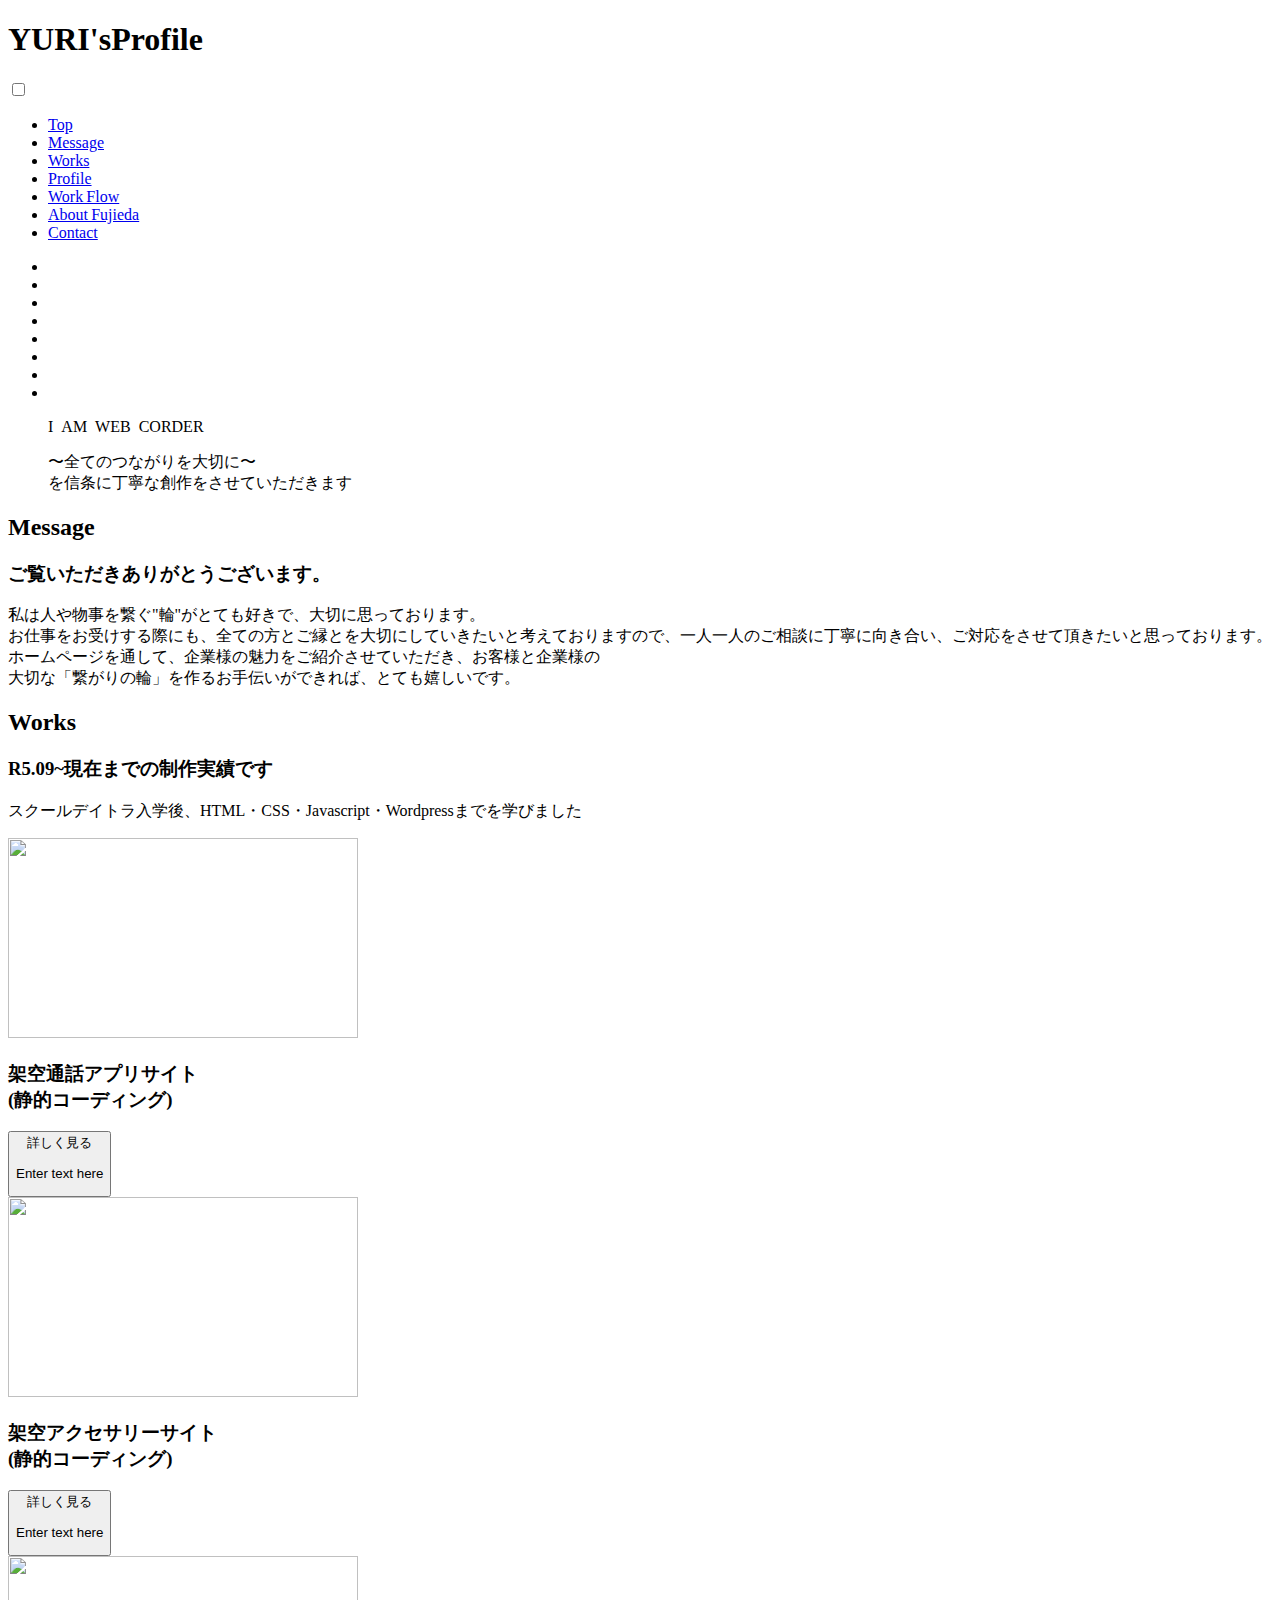
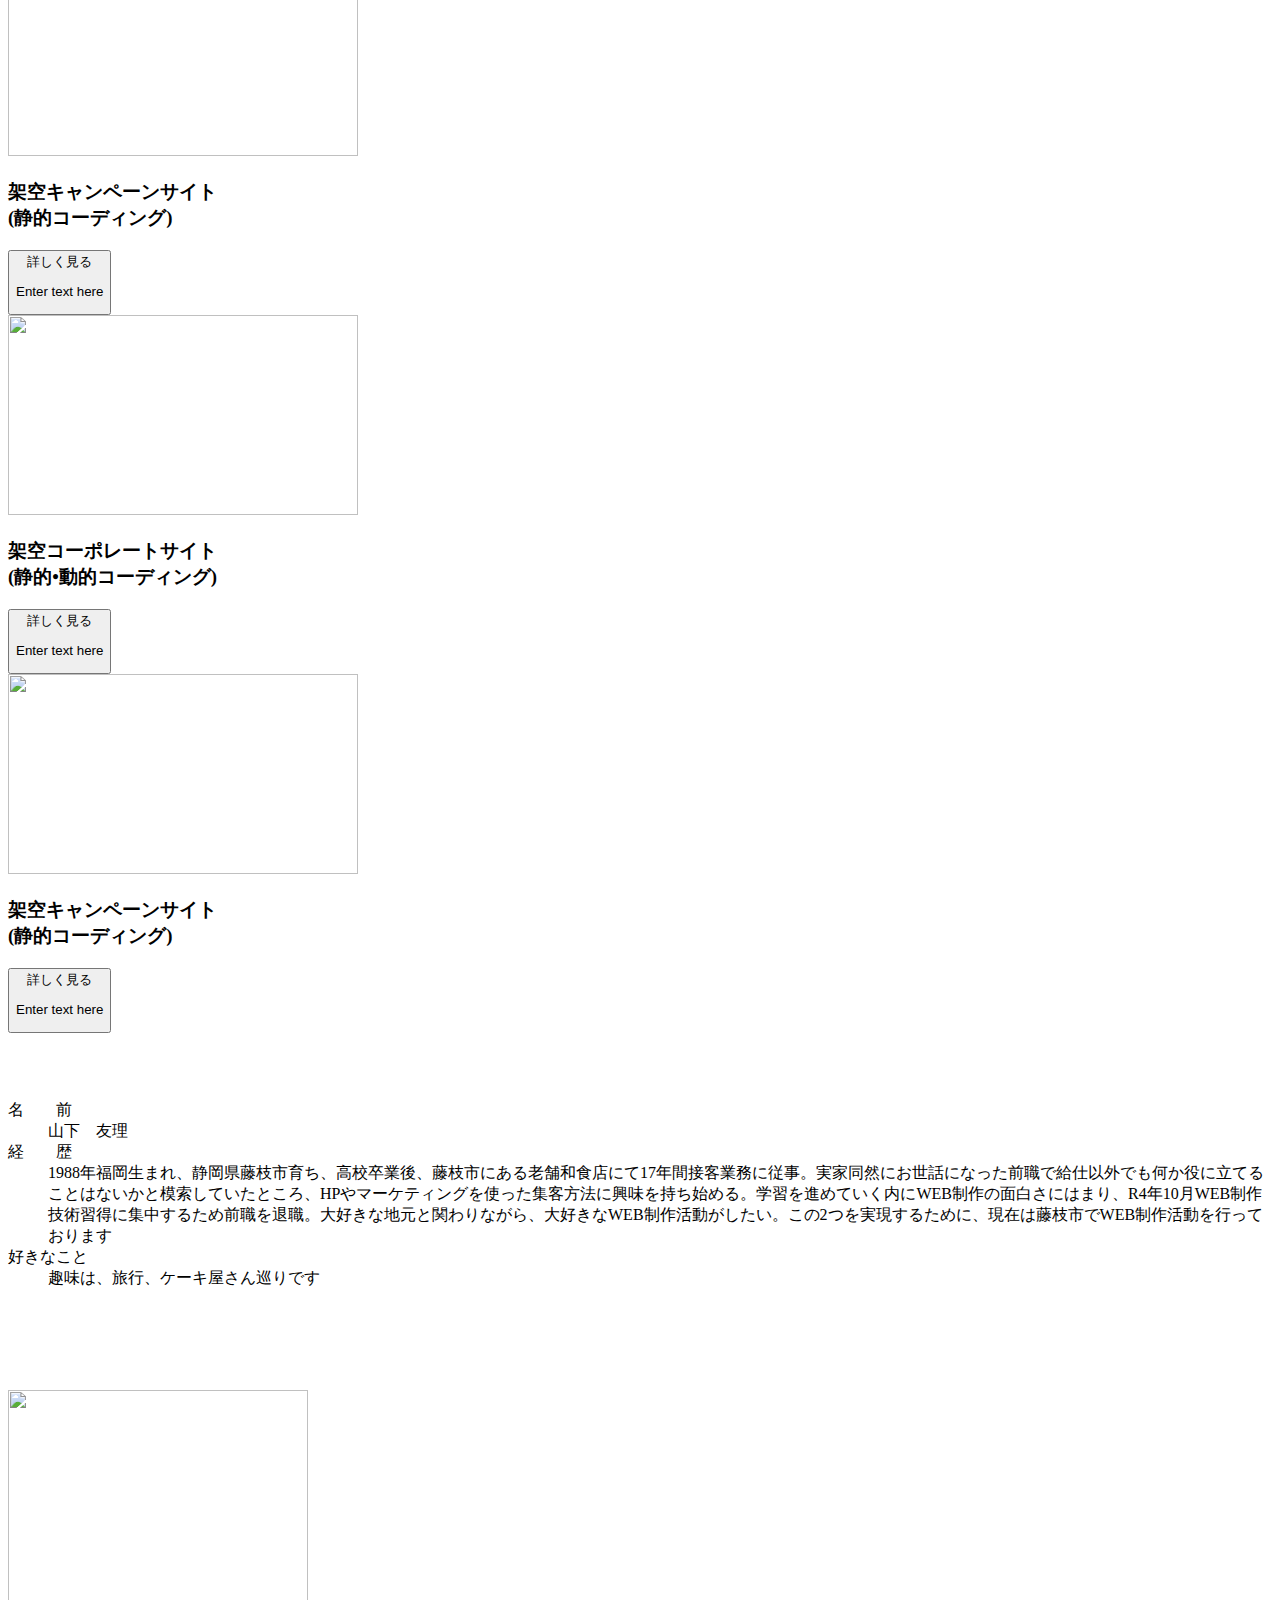
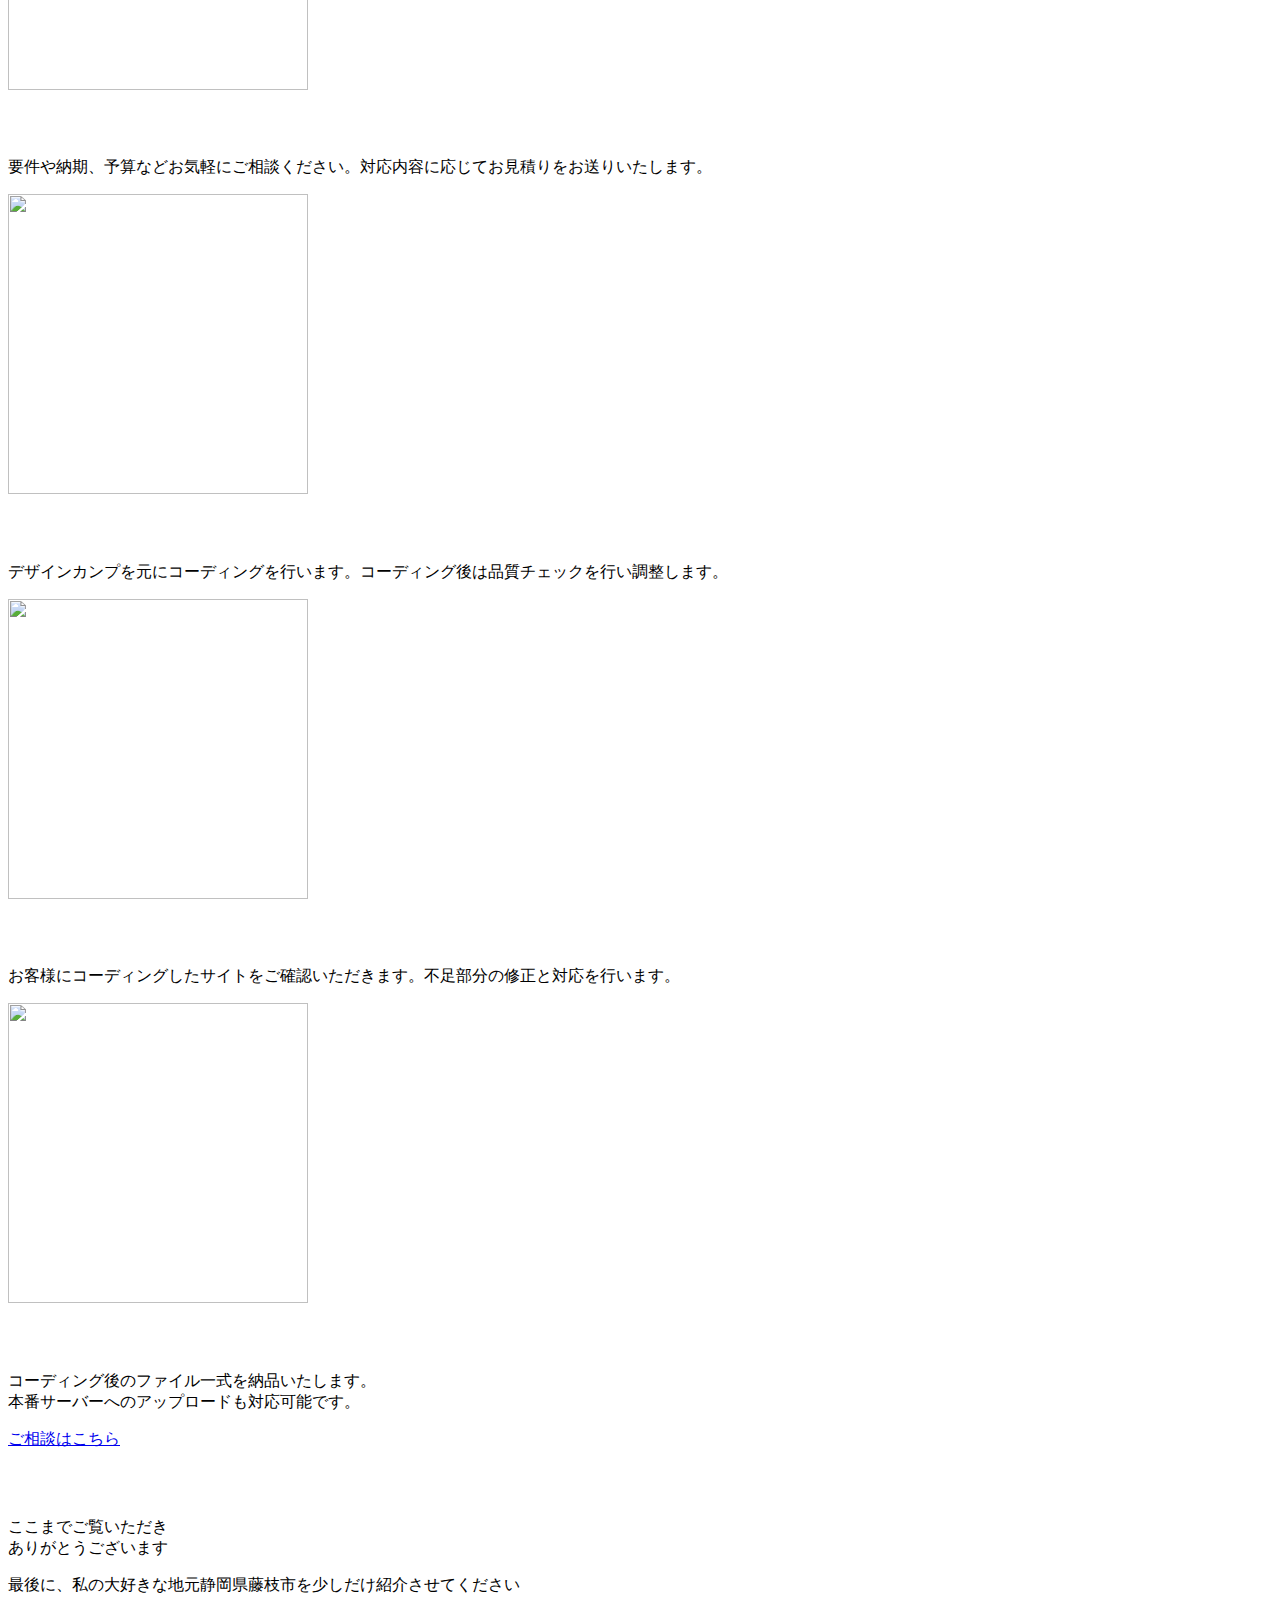
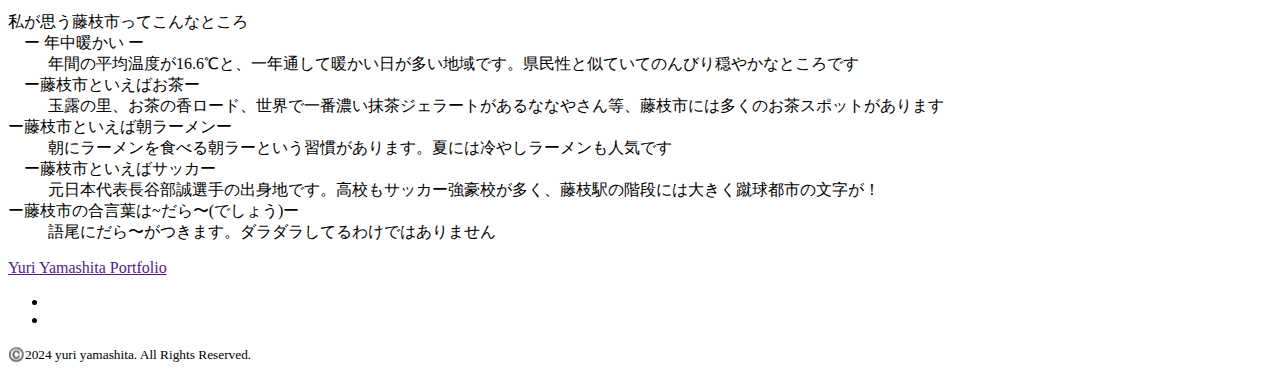
==== commit 96bd7e60: "変更" ====
--- a/ Portfolil/index.html
+++ b/ Portfolil/index.html
@@ -97,7 +97,7 @@
         <div class="message__content section__content">
             <div class="message__message">
                 <h3 class="message__title">ご覧いただきありがとうございます。</h3>
-                <p class="message__text">私は、今まで出会った人や訪れた地域、楽しい出来事との繋がりを大切にしており、この繋がりがあったからこそ新しい挑戦にも臨むことができました。<br>お仕事をお受けする際にも、関わっていただける全ての方とのご縁と繋がりを、大切にしたいと考えております。<br>ホームページを通して、企業様の魅力をご紹介させていただき、お客様と企業様の大切な「繋がり」が生まれる<br>お手伝いができれば、とてもうれしいです。</p>
+                <p class="message__text">私は人や物事を繋ぐ"輪"がとても好きで、大切に思っております。<br>お仕事をお受けする際にも、全ての方とご縁とを大切にしていきたいと考えておりますので、一人一人のご相談に丁寧に向き合い、ご対応をさせて頂きたいと思っております。<br>ホームページを通して、企業様の魅力をご紹介させていただき、お客様と企業様の<br>大切な「繋がりの輪」を作るお手伝いができれば、とても嬉しいです。</p>
             </div>
         </div>
     </div>
@@ -172,6 +172,20 @@
                     </div>
                     <p>Enter text here</p>
                   </a></button>
+        </div>
+        </div>
+        <div class="works__card works-card">
+            <a class="works-card__image"><img src="./img/campaegn-site.png" width="350" height="200" alt=""></a>
+            <div class="works-card__body">
+            <h3 class="works-card__title">架空キャンペーンサイト<br>(静的コーディング)</h3>
+            <button class="works-card__btn">
+                <a class="bt-samp54">
+                    <div>
+                        <i class="fa fa-github-alt"></i>
+                        <span>詳しく見る</span>
+                    </div>
+                    <p>Enter text here</p>
+                </a></button>
         </div>
         </div>
     </div>
@@ -228,7 +242,7 @@
                 </div>
             </div>
             <div class="work-flow__card work-flow-card">
-                <div class="work-flow-card__image"><img src="./img/iPadでWeb会議を快適に！ 意外なメリットを解説します.jpeg" width="300" height="300" alt=""></div>
+                <div class="work-flow-card__image"><img src="./img/ipad.png" width="300" height="300" alt=""></div>
                 <div class="work-flow-card__body">
                     <h3 class="work-flow-card__title  wow fadeInUp">確認</h3>
                         <p class="work-flow-card__text">お客様にコーディングしたサイトをご確認いただきます。不足部分の修正と対応を行います。</p>
@@ -263,9 +277,7 @@
             <div class="about-city__content">
                          <dl class="city__lists">私が思う藤枝市ってこんなところ
                             <dt class="js-button">&emsp;ー 年中暖かい ー</dt>
-                            <dd>年間の平均温度が16.6&#x2103;と、一年通して暖かい日が多い地域です。県民性と似ていてのんびり穏やかなところです<span class="material-symbols-outlined">
-                                wb_sunny
-                                </span>
+                            <dd>年間の平均温度が16.6&#x2103;と、一年通して暖かい日が多い地域です。県民性と似ていてのんびり穏やかなところです
                                 </dd>
                             <dt class="js-button">&emsp;ー藤枝市といえばお茶ー</dt>
                             <dd>玉露の里、お茶の香ロード、世界で一番濃い抹茶ジェラートがあるななやさん等、藤枝市には多くのお茶スポットがあります
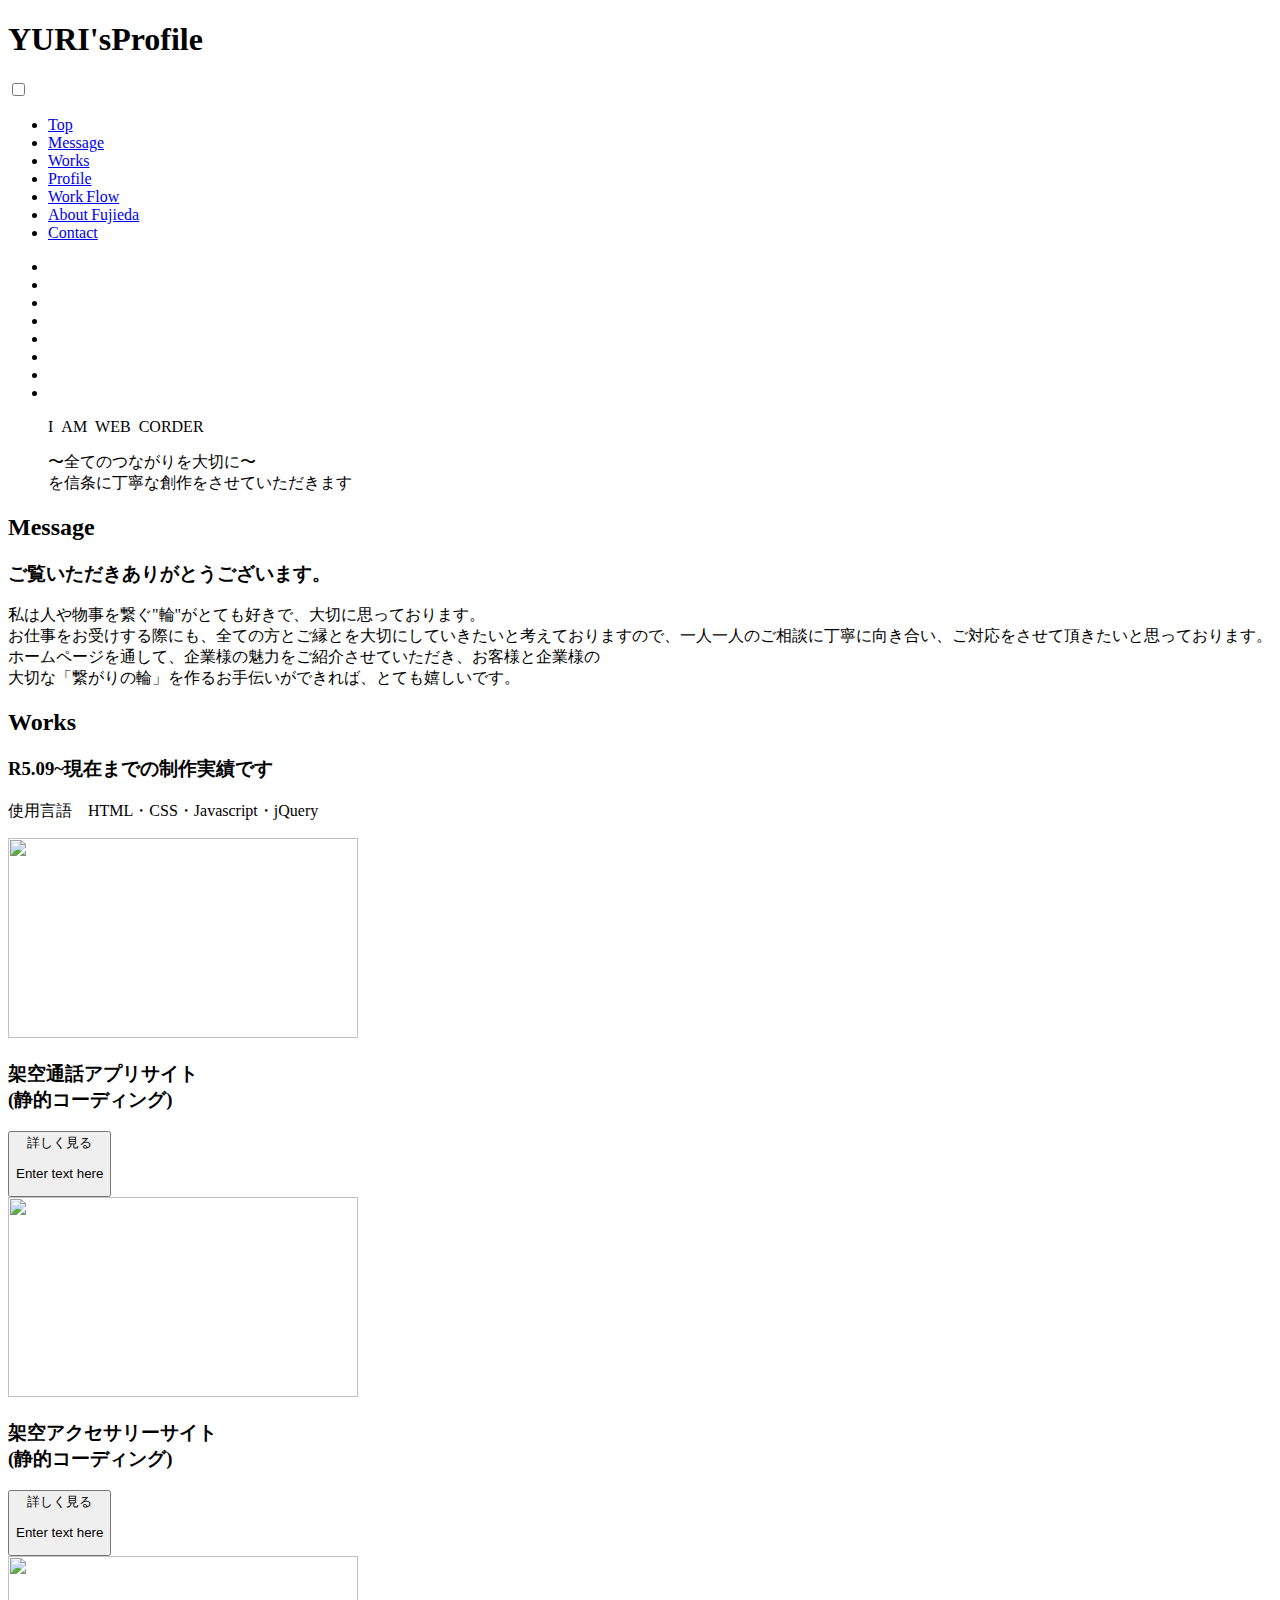
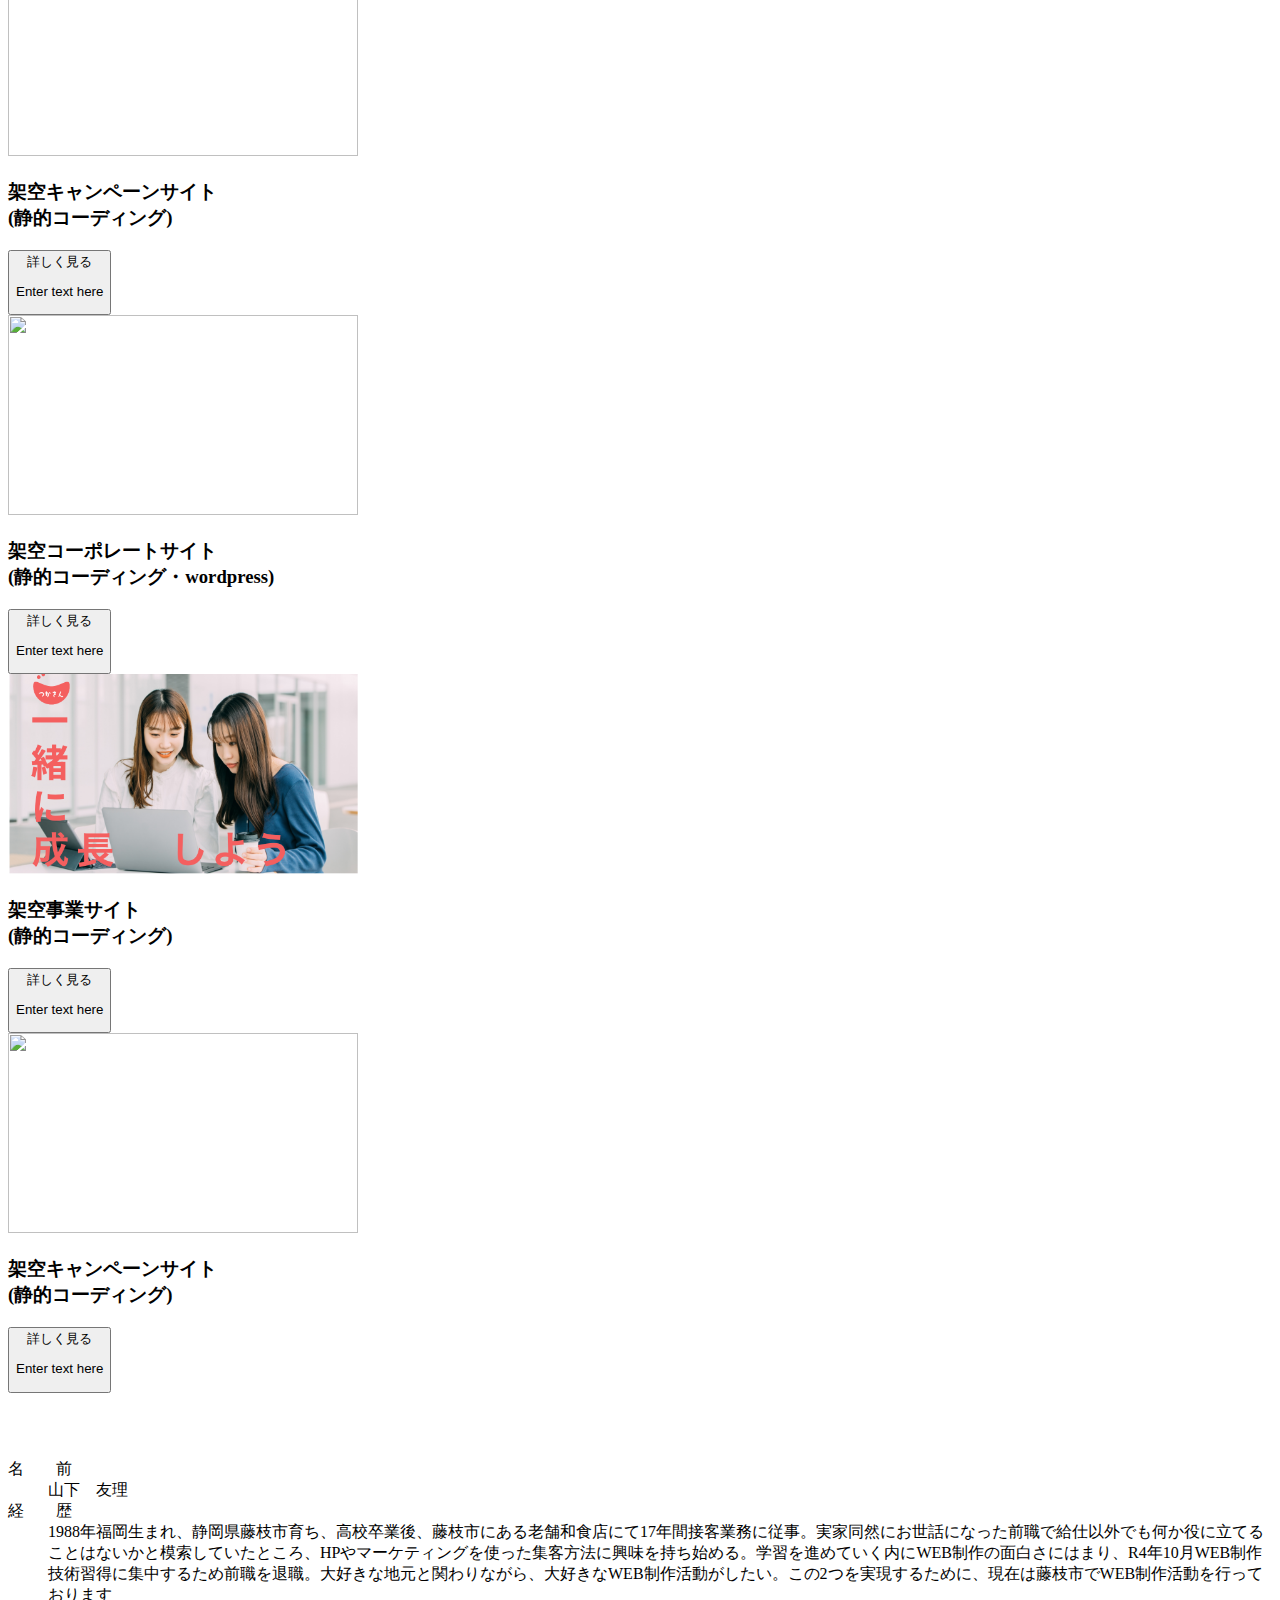
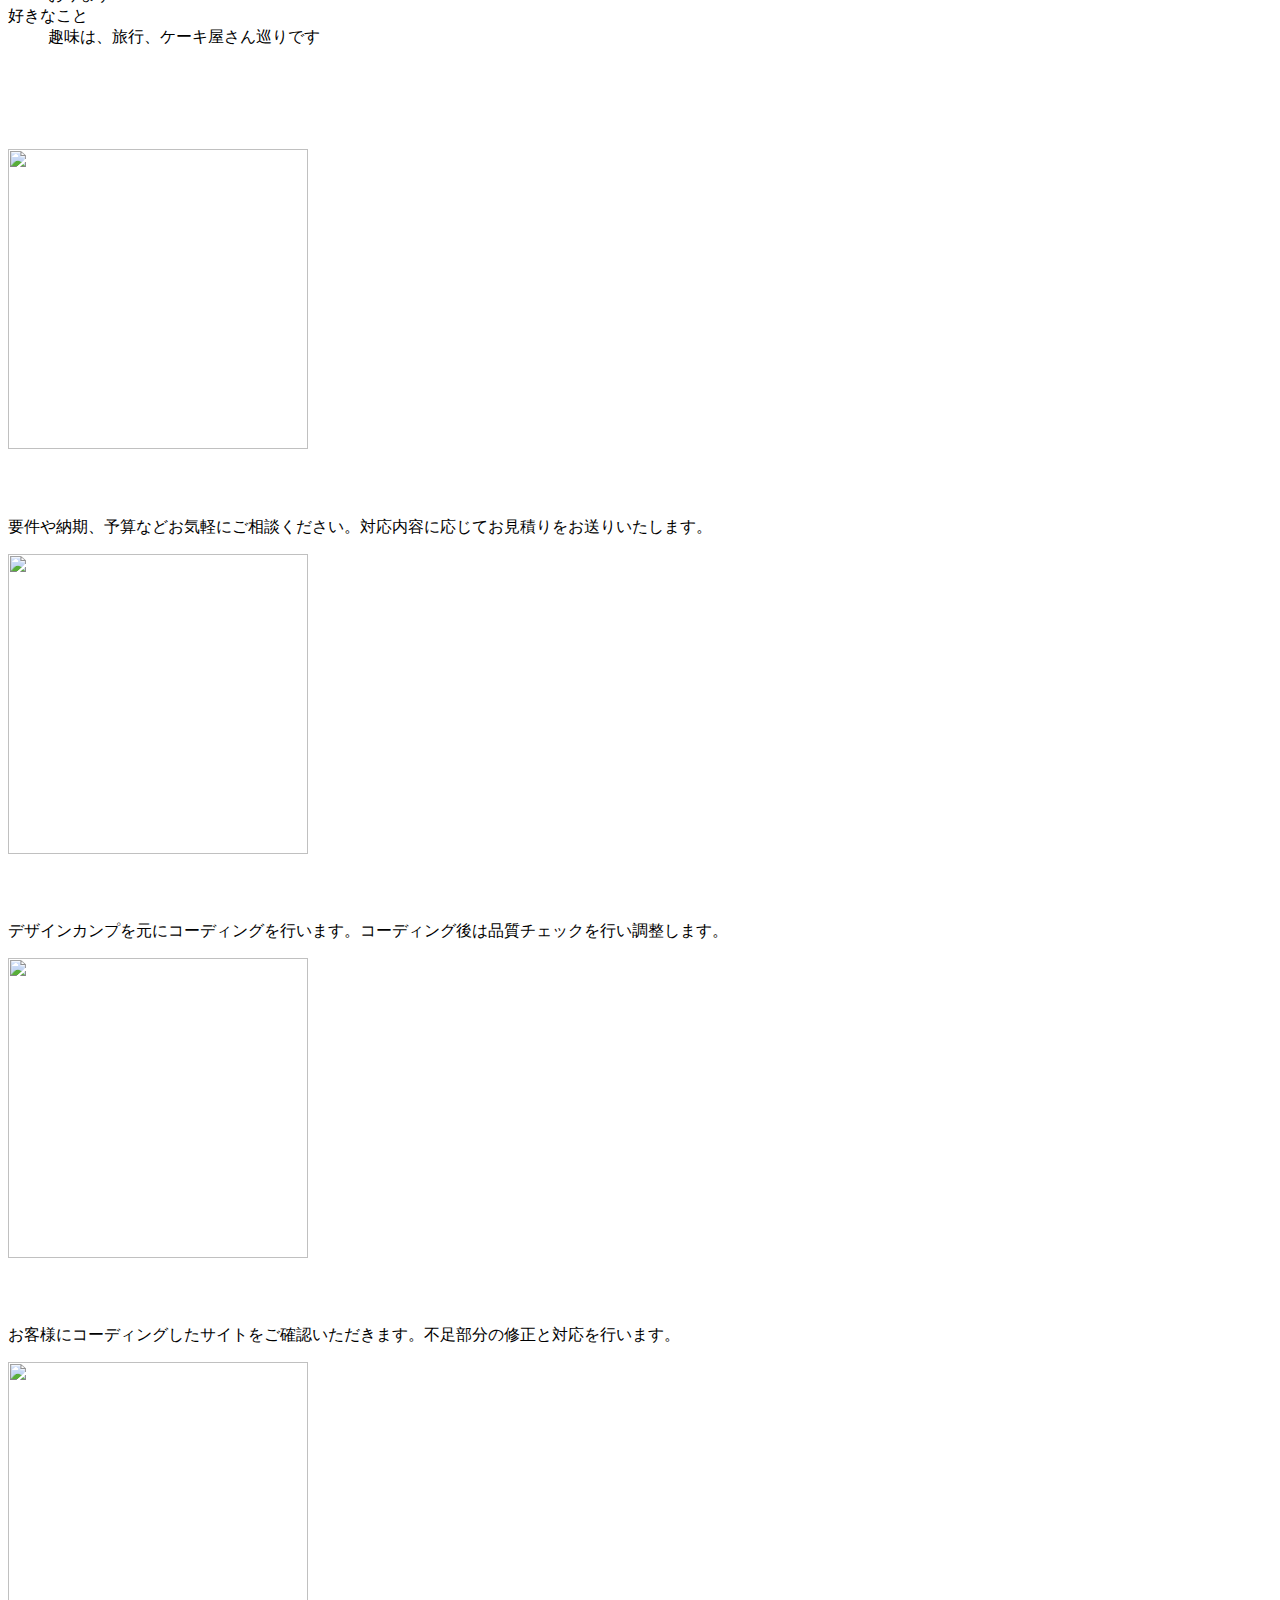
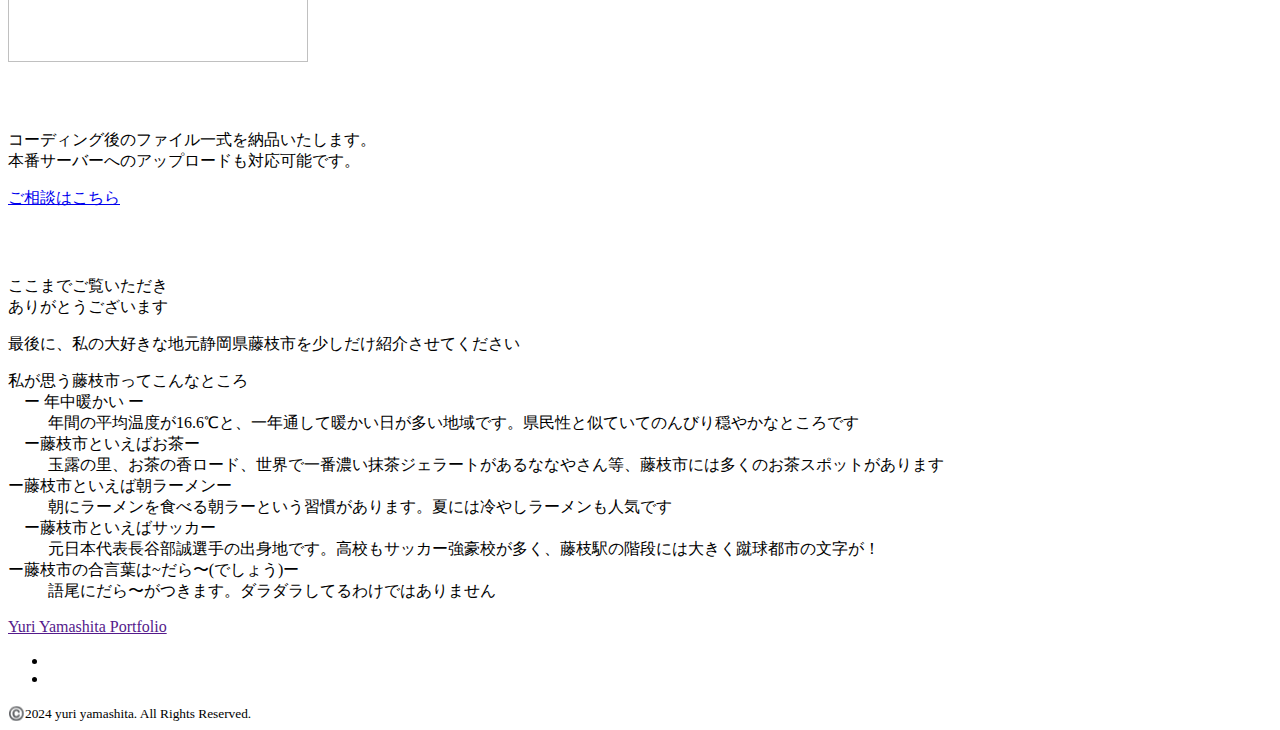
==== commit 6624ecd5: "no message" ====
--- a/ Portfolil/index.html
+++ b/ Portfolil/index.html
@@ -113,9 +113,10 @@
     <div class=" section__content">
     <div class="works__message">
     <h3 class="works__title">R5.09~現在までの制作実績です</h3>   
-    <p class="works__text">スクールデイトラ入学後、HTML・CSS・Javascript・Wordpressまでを学びました</p>   
+    <p class="works__text">使用言語&emsp;HTML・CSS・Javascript・jQuery</p>   
     </div>
     <div class="works__cards">
+<!--------  card-1  ---------->
         <div class="works__card works-card">
             <a class="works-card__image"><img src="./img/app-site.png" width="350" height="200" alt=""></a>
             <div class="works-card__body">
@@ -130,7 +131,7 @@
                 </a></button>
         </div>
         </div>
-       
+<!--------  card-2  ---------->
         <div class="works__card works-card">
             <a class="works-card__image"><img src="./img/accessory-site.png" width="350" height="200" alt=""></a>
             <div class="works-card__body">
@@ -145,7 +146,7 @@
                 </a></button>
         </div>
         </div>
-    
+<!--------  card-3  ---------->
         <div class="works__card works-card">
             <a class="works-card__image"><img src="./img/campaegn-site.png" width="350" height="200" alt=""></a>
             <div class="works-card__body">
@@ -160,10 +161,11 @@
                 </a></button>
         </div>
         </div>
+<!--------  card-4  ---------->
         <div class="works__card works-card">
             <a class="works-card__image"><img src="./img/corporate-saite.png" width="350" height="200" alt=""></a>
             <div class="works-card__body">
-            <h3 class="works-card__title">架空コーポレートサイト<br>(静的•動的コーディング)</h3>
+            <h3 class="works-card__title">架空コーポレートサイト<br>(静的コーディング・wordpress)</h3>
             <button class="works-card__btn">
                 <a class="bt-samp54">
                     <div>
@@ -172,6 +174,21 @@
                     </div>
                     <p>Enter text here</p>
                   </a></button>
+        </div>
+        </div>
+<!--------  card-5  ---------->
+        <div class="works__card works-card">
+            <a class="works-card__image"><img src="../img/company-site.png" width="350" height="200" alt=""></a>
+            <div class="works-card__body">
+            <h3 class="works-card__title">架空事業サイト<br>(静的コーディング)</h3>
+            <button class="works-card__btn">
+                <a class="bt-samp54">
+                    <div>
+                        <i class="fa fa-github-alt"></i>
+                        <span>詳しく見る</span>
+                    </div>
+                    <p>Enter text here</p>
+                </a></button>
         </div>
         </div>
         <div class="works__card works-card">
